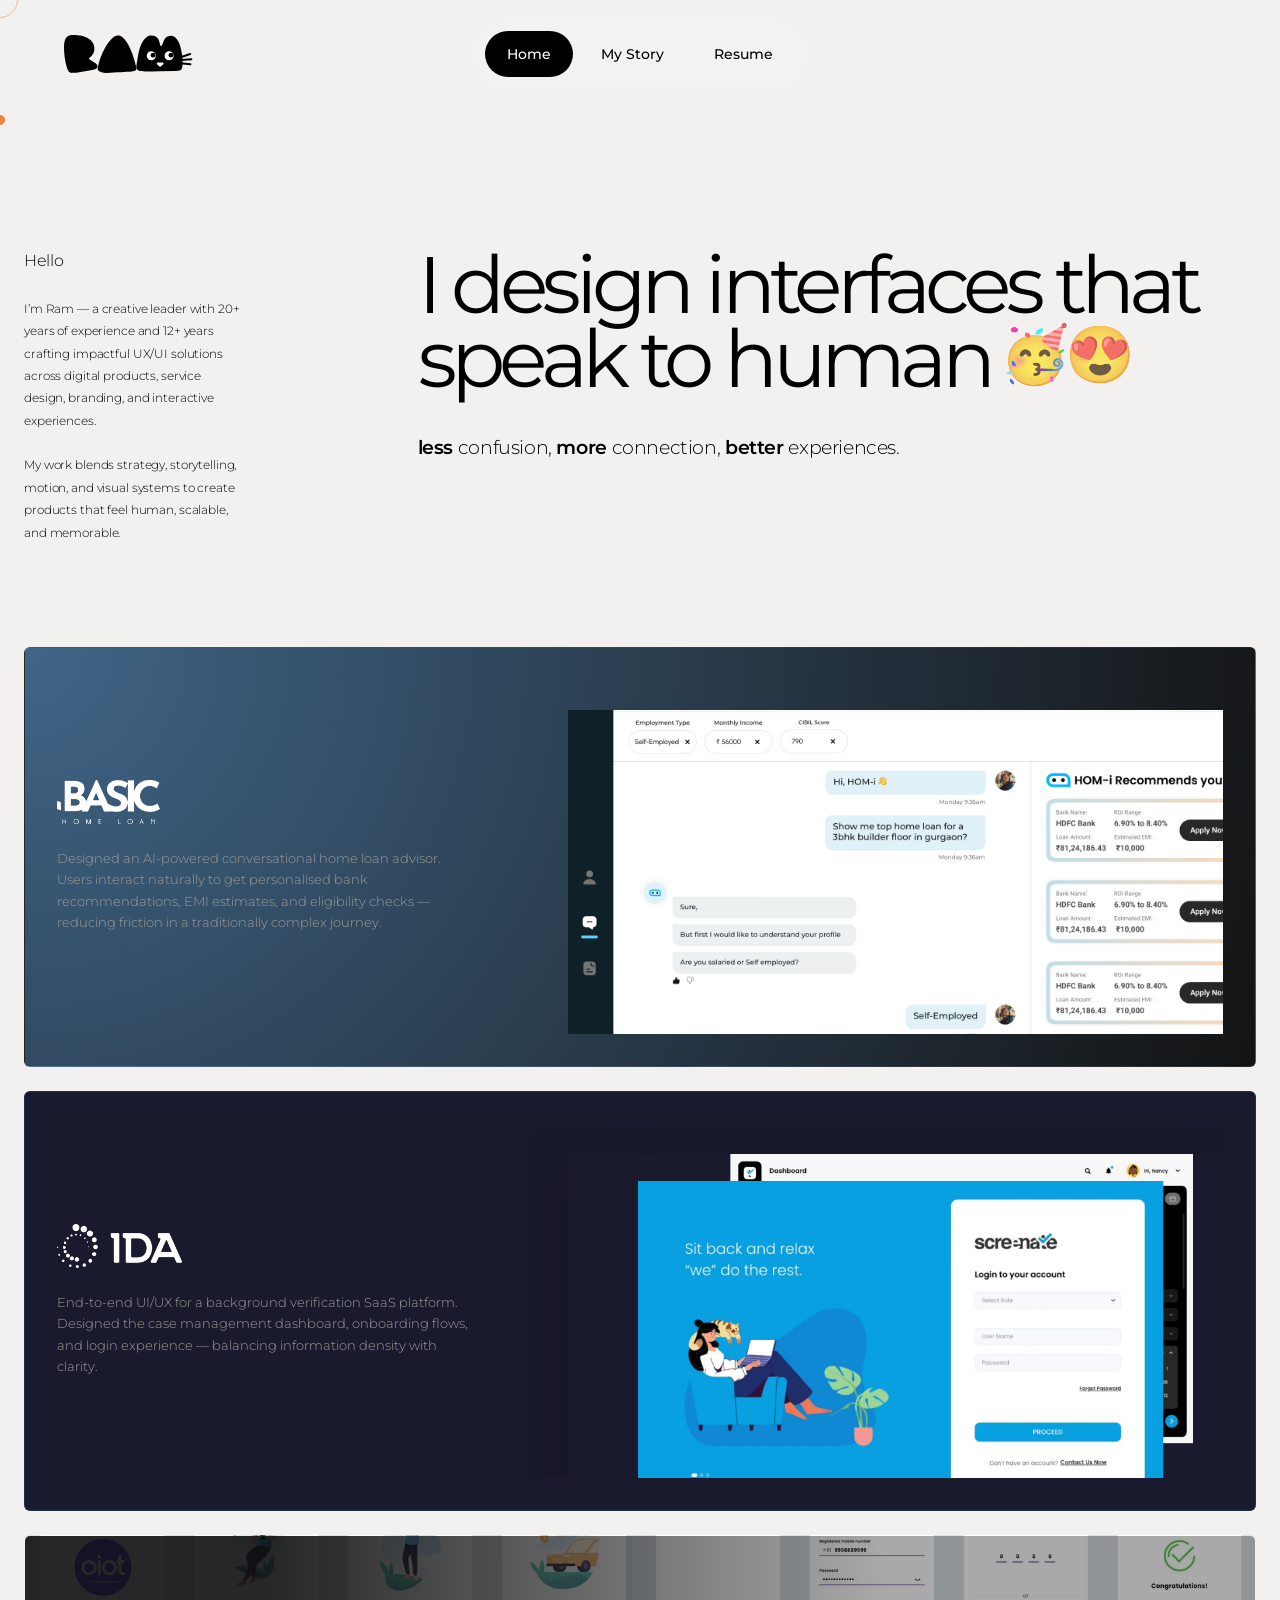
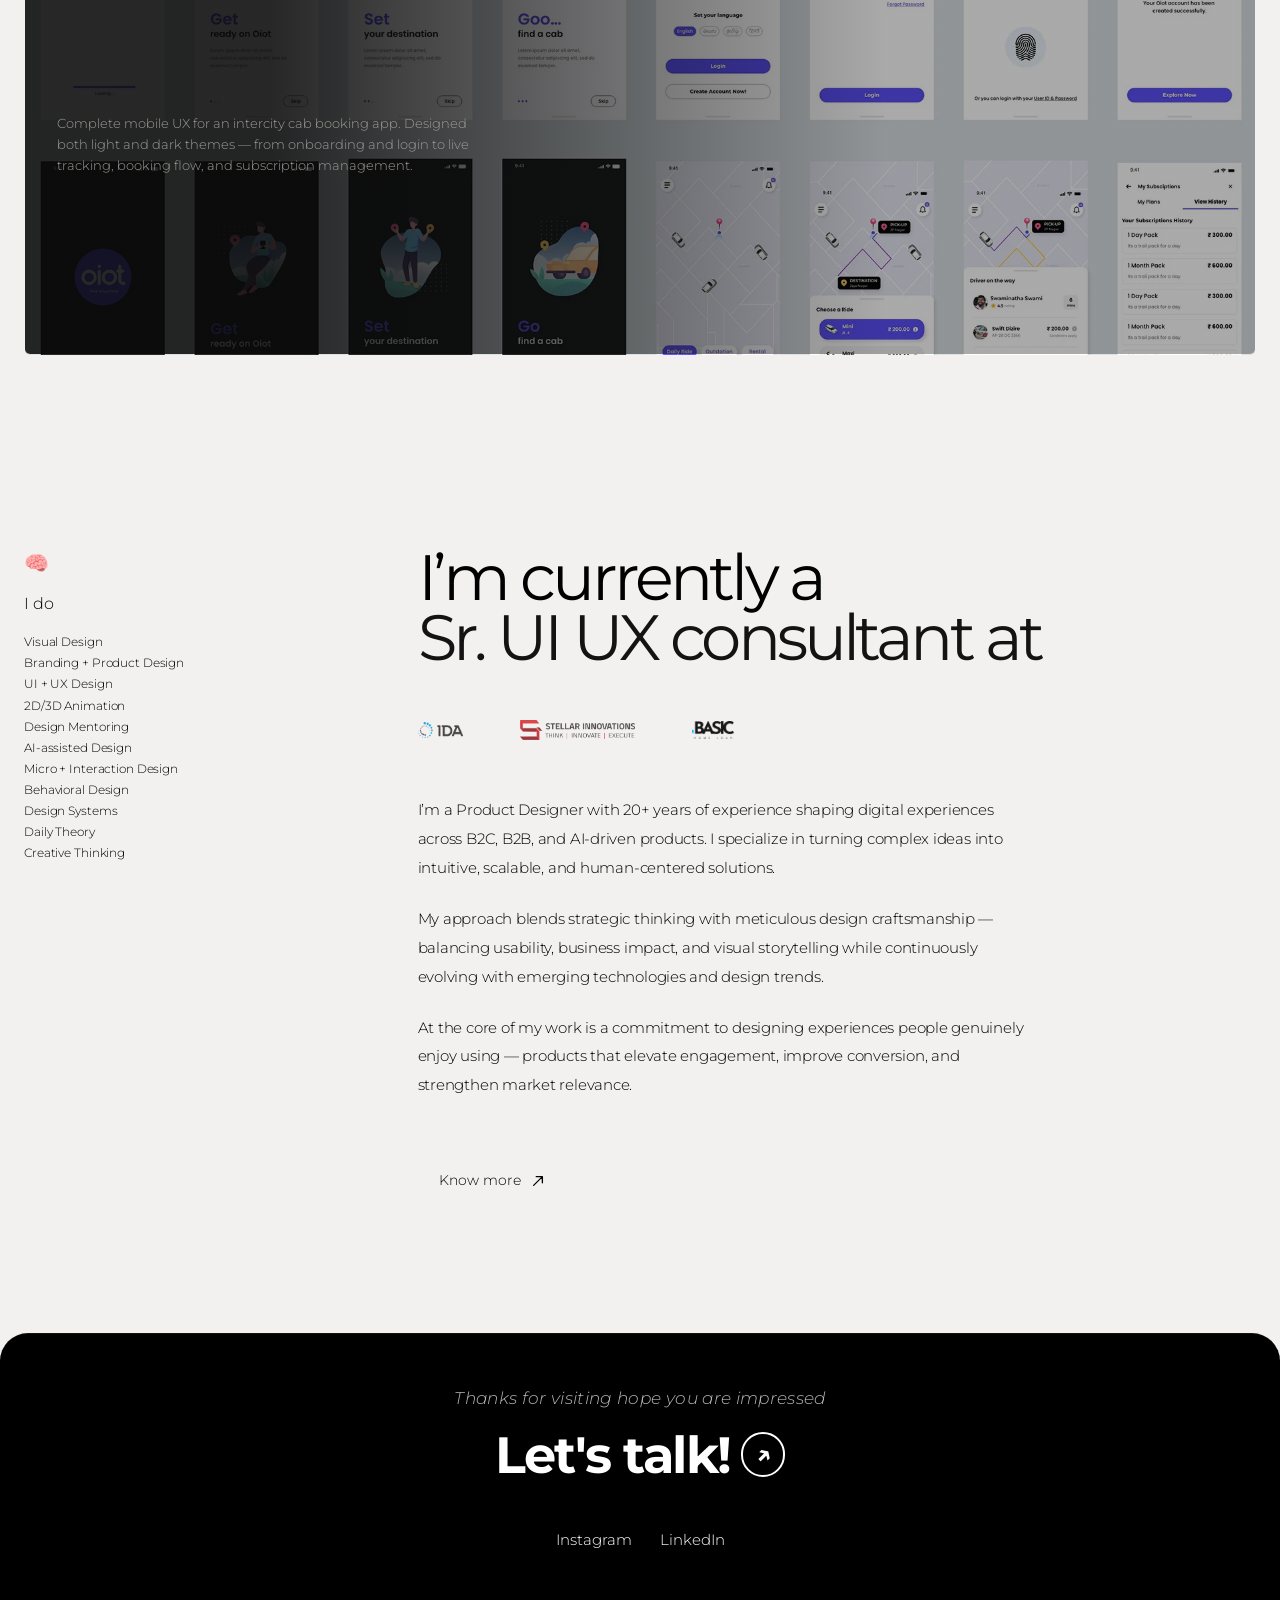
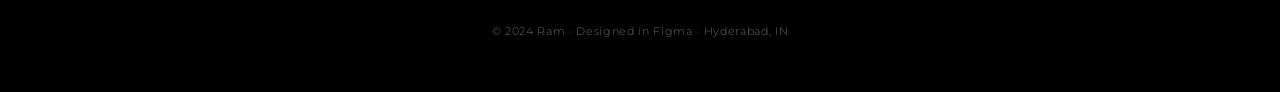
==== index.html @ 71d56663 "file restructure" ====
<!DOCTYPE html>
<html lang="en">
<head>
  <meta charset="UTF-8">
  <meta name="viewport" content="width=device-width, initial-scale=1.0">
  <meta name="description" content="Ram — Senior UI/UX Consultant. I design interfaces that speak to human.">
  <meta name="theme-color" content="#1c1c1c">

  <title>Ram — Sr. UI/UX Designer & Consultant</title>

  <!-- Preconnect for fonts -->
  <link rel="preconnect" href="https://fonts.googleapis.com">
  <link rel="preconnect" href="https://fonts.gstatic.com" crossorigin>

  <!-- Montserrat -->
  <link href="https://fonts.googleapis.com/css2?family=Montserrat:wght@100;200;300;400;500;600;700&display=swap" rel="stylesheet">

  <!-- Favicon -->
  <link rel="icon" href="data:image/svg+xml,<svg xmlns='http://www.w3.org/2000/svg' viewBox='0 0 32 32'><rect width='32' height='32' rx='8' fill='%231c1c1c'/><text y='22' x='6' font-size='18' font-family='serif' fill='%23e8883a'>R</text></svg>">

  <link rel="stylesheet" href="/css/style.css">
</head>

<body>
  <!-- PAGE LOADER -->
  <div class="page-loader">

    <div class="loader-inner">

      <div class="loader-logo">
        <svg width="227" height="39" viewBox="0 0 227 39" fill="none" xmlns="http://www.w3.org/2000/svg">
<path d="M93.9771 1.85626C93.0298 1.33676 91.7921 1.07701 90.2642 1.07701C89.378 1.07701 88.5376 1.18397 87.7431 1.39788C86.9485 1.61179 86.1998 1.9785 85.497 2.498C84.3052 3.32309 83.2662 4.33153 82.38 5.52333C81.4938 6.71513 80.7145 8.02916 80.0422 9.46543C79.4005 10.8711 78.8351 12.3685 78.3462 13.9576C77.8878 15.5161 77.4906 17.1052 77.1544 18.7248C76.8488 20.3138 76.5738 21.8876 76.3293 23.4461C76.0848 24.9741 75.8557 26.4256 75.6417 27.8008C75.5195 28.5953 75.382 29.4357 75.2292 30.3219C75.0764 31.1775 75 32.0026 75 32.7972C75 33.6528 75.2903 34.3709 75.8709 34.9516C76.4515 35.5322 77.1544 35.9906 77.9795 36.3267C78.8046 36.6934 81.187 36.9861 84.0079 36.9861H90.0021L98.8359 36.7622L113.626 36.6335C114.992 36.6335 119.203 35.8989 119.784 35.3183C120.395 34.7071 120.777 33.8209 120.93 32.6596C121.113 31.4678 121.205 29.8635 121.205 27.8466C121.205 26.6854 121.129 25.2185 120.976 23.4461C120.854 21.6737 120.624 19.8096 120.288 17.8538C119.952 15.8675 119.494 13.8812 118.913 11.8949C118.363 9.90853 117.66 8.13612 116.805 6.57761C115.949 4.98855 114.91 3.70507 113.688 2.72719C112.496 1.71875 111.105 1.21452 109.516 1.21452C108.202 1.21452 107.087 1.47428 106.17 1.99378C105.284 2.51328 104.535 3.15502 103.924 3.91899C103.313 4.68296 102.809 5.52333 102.411 6.4401L101.403 8.96121C101.128 9.72518 100.868 10.3669 100.624 10.8864C100.379 11.4059 100.074 11.6657 99.7069 11.6657C99.3402 11.6657 99.0651 11.4059 98.8818 10.8864C98.729 10.3669 98.5609 9.7099 98.3776 8.91537C98.1942 8.12084 97.9497 7.28047 97.6442 6.39426C97.3691 5.47749 96.926 4.62184 96.3148 3.82731C95.7342 3.03278 94.955 2.37576 93.9771 1.85626Z" fill="black"/>
<path d="M142.034 0.84259C141.089 0.31993 139.852 0.056051 138.324 0.0509508C137.438 0.0479927 136.597 0.152143 135.802 0.363401C135.007 0.574661 134.257 0.938866 133.552 1.45602C132.358 2.27713 131.315 3.2821 130.425 4.47093C129.535 5.65976 128.751 6.97119 128.074 8.4052C127.428 9.80876 126.857 11.3043 126.363 12.8917C125.9 14.4486 125.497 16.0364 125.156 17.6549C124.845 19.2429 124.564 20.8157 124.315 22.3734C124.065 23.9005 123.831 25.3513 123.613 26.7258C123.488 27.5199 123.347 28.3598 123.192 29.2455C123.036 30.1006 122.957 30.9254 122.954 31.72C122.951 32.5756 123.239 33.2947 123.818 33.8773C124.397 34.4598 125.098 34.9205 125.922 35.2594C126.746 35.6289 129.127 35.9295 131.948 35.9389L137.942 35.9589L146.777 35.7645L161.568 35.6852C162.933 35.6898 167.147 34.9692 167.73 34.3905C168.343 33.7814 168.728 32.8965 168.884 31.7358C169.072 30.5446 169.169 28.9406 169.176 26.9237C169.179 25.7624 169.108 24.2954 168.961 22.5225C168.845 20.7496 168.622 18.8848 168.292 16.9279C167.963 14.9405 167.511 12.9526 166.937 10.9644C166.393 8.97622 165.696 7.20146 164.846 5.64011C163.996 4.0482 162.961 2.76127 161.742 1.77931C160.553 0.766889 159.165 0.258029 157.576 0.252725C156.262 0.248339 155.145 0.504366 154.227 1.0208C153.339 1.53735 152.588 2.17658 151.974 2.93851C151.361 3.70044 150.854 4.53912 150.453 5.45455L149.436 7.97228C149.159 8.73533 148.897 9.3762 148.651 9.89488C148.405 10.4136 148.098 10.6723 147.731 10.6711C147.365 10.6698 147.091 10.4092 146.909 9.88907C146.758 9.36906 146.592 8.71149 146.411 7.91635C146.231 7.12121 145.989 6.28003 145.686 5.3928C145.414 4.47512 144.974 3.618 144.366 2.82143C143.788 2.02497 143.011 1.36535 142.034 0.84259Z" fill="black"/>
<path d="M71.6378 35.4184C72.1268 34.9906 72.3712 34.4252 72.3712 33.7224C72.3712 33.6918 72.3559 33.6154 72.3254 33.4932C72.3254 33.2487 72.2643 32.882 72.142 32.3931C71.8976 31.1401 71.5156 29.49 70.9961 27.4425C70.4766 25.3951 69.8196 23.1948 69.025 20.8418C68.2305 18.4888 67.2985 16.1204 66.2289 13.7368C65.1899 11.3227 64.0439 9.15301 62.791 7.2278C61.5381 5.27203 60.1782 3.68296 58.7114 2.46061C57.2446 1.23825 55.6861 0.627075 54.0359 0.627075C53.5469 0.627075 53.0427 0.688193 52.5232 0.810429C52.0037 0.902104 51.4537 1.10074 50.873 1.40633C50.323 1.68136 49.7118 2.0939 49.0395 2.64396C48.3672 3.16346 47.6338 3.86632 46.8393 4.75253C45.3724 6.31103 43.9362 8.1904 42.5305 10.3906C41.1553 12.5603 39.8718 14.9286 38.68 17.4956C37.4882 20.032 36.4492 22.7059 35.563 25.5173C34.6768 28.2982 34.0198 31.0943 33.592 33.9057C33.592 34.6697 33.9128 35.3114 34.5546 35.8309C35.2269 36.3504 36.0367 36.7783 36.984 37.1144C37.9313 37.4506 38.9245 37.695 39.9635 37.8478C41.0331 38.0006 41.9498 38.077 42.7138 38.077C51.5949 37.4964 64.3419 36.8429 64.7731 36.8429C69.3569 36.8429 71.1489 35.8157 71.6378 35.4184Z" fill="black"/>
<path d="M29.5199 18.0915C30.1005 17.0219 30.3908 15.6926 30.3908 14.1035C30.3908 12.1783 30.07 10.4976 29.4282 9.06133C28.7865 7.62506 27.9308 6.38742 26.8613 5.34842C25.7917 4.30942 24.5388 3.45377 23.1025 2.78148C21.6663 2.10918 20.1536 1.5744 18.5645 1.17713C17.006 0.749307 15.4017 0.458997 13.7515 0.306203C12.1013 0.153408 10.5123 0.0770111 8.98432 0.0770111C6.93687 0.0770111 5.31725 0.443718 4.12545 1.17713C2.93366 1.91055 2.03217 2.88843 1.42099 4.11079C0.809811 5.33314 0.412545 6.70829 0.229192 8.23624C0.0763973 9.76418 0 11.338 0 12.9576C0 14.4244 0.0916768 16.2121 0.27503 18.3207C0.458384 20.3987 0.718134 22.5225 1.05428 24.6922C1.42099 26.8619 1.86409 28.9399 2.38359 30.9262C2.9031 32.9126 3.49899 34.5475 4.17129 35.8309C4.62967 36.7171 5.24085 37.2825 6.00483 37.5269C6.79936 37.802 8.35669 38.2533 13.7515 37.5269L26.8613 35.4325C30.9233 34.7273 32.0869 34.0585 32.6369 33.4473C33.2175 32.8362 33.5078 32.1027 33.5078 31.2471C33.5078 30.6665 33.2939 30.1164 32.8661 29.5969C32.4383 29.0469 31.9035 28.5273 31.2618 28.0384C30.6506 27.5495 29.9783 27.1064 29.2449 26.7091C28.5115 26.2813 27.8239 25.884 27.1821 25.5173C26.571 25.1506 26.0515 24.8144 25.6236 24.5089C25.1958 24.2033 24.9819 23.9282 24.9819 23.6838C24.9819 23.3171 25.2569 22.9198 25.807 22.492C26.3876 22.0336 27.0141 21.453 27.6864 20.7501C28.3587 20.0473 28.9698 19.161 29.5199 18.0915Z" fill="black"/>
<path d="M189.977 1.85626C189.03 1.33676 187.792 1.07701 186.264 1.07701C185.378 1.07701 184.538 1.18397 183.743 1.39788C182.949 1.61179 182.2 1.9785 181.497 2.498C180.305 3.32309 179.266 4.33153 178.38 5.52333C177.494 6.71513 176.715 8.02916 176.042 9.46543C175.4 10.8711 174.835 12.3685 174.346 13.9576C173.888 15.5161 173.491 17.1052 173.154 18.7248C172.849 20.3138 172.574 21.8876 172.329 23.4461C172.085 24.9741 171.856 26.4256 171.642 27.8008C171.52 28.5953 171.382 29.4357 171.229 30.3219C171.076 31.1775 171 32.0026 171 32.7972C171 33.6528 171.29 34.3709 171.871 34.9516C172.452 35.5322 173.154 35.9906 173.979 36.3267C174.805 36.6934 177.187 36.9861 180.008 36.9861H186.002L194.836 36.7622L209.626 36.6335C210.992 36.6335 215.203 35.8989 215.784 35.3183C216.395 34.7071 216.777 33.8209 216.93 32.6596C217.113 31.4678 217.205 29.8635 217.205 27.8466C217.205 26.6854 217.129 25.2185 216.976 23.4461C216.854 21.6737 216.624 19.8096 216.288 17.8538C215.952 15.8675 215.494 13.8812 214.913 11.8949C214.363 9.90853 213.66 8.13612 212.805 6.57761C211.949 4.98855 210.91 3.70507 209.688 2.72719C208.496 1.71875 207.105 1.21452 205.516 1.21452C204.202 1.21452 203.087 1.47428 202.17 1.99378C201.284 2.51328 200.535 3.15502 199.924 3.91899C199.313 4.68296 198.809 5.52333 198.411 6.4401L197.403 8.96121C197.128 9.72518 196.868 10.3669 196.624 10.8864C196.379 11.4059 196.074 11.6657 195.707 11.6657C195.34 11.6657 195.065 11.4059 194.882 10.8864C194.729 10.3669 194.561 9.7099 194.378 8.91537C194.194 8.12084 193.95 7.28047 193.644 6.39426C193.369 5.47749 192.926 4.62184 192.315 3.82731C191.734 3.03278 190.955 2.37576 189.977 1.85626Z" fill="black"/>
<circle cx="203.756" cy="21.354" r="5.53125" fill="white" stroke="black" stroke-width="2"/>
<circle cx="205.537" cy="20.7603" r="2.375" fill="black"/>
<circle cx="185.944" cy="21.354" r="5.53125" fill="white" stroke="black" stroke-width="2"/>
<circle cx="187.725" cy="20.7603" r="2.375" fill="black"/>
<path d="M195.505 32.0684C195.129 32.3938 194.571 32.3938 194.195 32.0684L191.735 29.9381C191.036 29.332 191.464 28.1822 192.39 28.1822L197.31 28.1822C198.236 28.1822 198.664 29.332 197.964 29.9381L195.505 32.0684Z" fill="white"/>
<path d="M215.193 22.7714L224.833 19.5728" stroke="black" stroke-width="2" stroke-linecap="round"/>
<path d="M215.037 28.8009L224.989 29.8915" stroke="black" stroke-width="2" stroke-linecap="round"/>
<path d="M215.485 25.6146L226.002 24.9038" stroke="black" stroke-width="2" stroke-linecap="round"/>
</svg>

      </div>

      <div class="loader-line"></div>

    </div>

  </div>
  <!-- ── CUSTOM CURSOR ────────────────────────────── -->
  <div class="cursor" aria-hidden="true"></div>
  <div class="cursor-ring" aria-hidden="true"></div>

  <!-- ── NAVIGATION ───────────────────────────────── -->
  <header>
    <div class="site-wrapper">

      <nav class="nav" role="navigation" aria-label="Main navigation">
        <svg class="logo" width="129" height="38" viewBox="0 0 129 38" fill="none" xmlns="http://www.w3.org/2000/svg">
<path d="M91.3147 1.28347C90.3674 0.763969 89.1297 0.504219 87.6018 0.504219C86.7156 0.504219 85.8752 0.611175 85.0807 0.825086C84.2861 1.039 83.5375 1.40571 82.8346 1.92521C81.6428 2.7503 80.6038 3.75874 79.7176 4.95054C78.8314 6.14234 78.0521 7.45637 77.3798 8.89264C76.7381 10.2983 76.1728 11.7957 75.6838 13.3848C75.2254 14.9433 74.8282 16.5324 74.492 18.152C74.1864 19.741 73.9114 21.3148 73.6669 22.8733C73.4225 24.4013 73.1933 25.8528 72.9794 27.228C72.8571 28.0225 72.7196 28.8629 72.5668 29.7491C72.414 30.6047 72.3376 31.4298 72.3376 32.2244C72.3376 33.08 72.6279 33.7981 73.2085 34.3788C73.7892 34.9594 74.492 35.4178 75.3171 35.7539C76.1422 36.1206 78.5246 36.4133 81.3455 36.4133H87.3397L96.1736 36.1894L110.964 36.0607C112.33 36.0607 116.541 35.3261 117.122 34.7455C117.733 34.1343 118.115 33.2481 118.268 32.0868C118.451 30.895 118.543 29.2907 118.543 27.2738C118.543 26.1126 118.466 24.6458 118.313 22.8733C118.191 21.1009 117.962 19.2368 117.626 17.2811C117.29 15.2947 116.831 13.3084 116.251 11.3221C115.701 9.33574 114.998 7.56333 114.142 6.00482C113.287 4.41576 112.248 3.13228 111.025 2.1544C109.833 1.14595 108.443 0.641732 106.854 0.641732C105.54 0.641732 104.424 0.901483 103.508 1.42098C102.621 1.94049 101.873 2.58222 101.262 3.3462C100.65 4.11017 100.146 4.95054 99.749 5.86731L98.7405 8.38842C98.4655 9.15239 98.2057 9.79412 97.9613 10.3136C97.7168 10.8331 97.4112 11.0929 97.0445 11.0929C96.6778 11.0929 96.4028 10.8331 96.2194 10.3136C96.0666 9.79412 95.8985 9.13711 95.7152 8.34258C95.5318 7.54805 95.2874 6.70768 94.9818 5.82147C94.7067 4.9047 94.2636 4.04905 93.6525 3.25452C93.0718 2.45999 92.2926 1.80297 91.3147 1.28347Z" fill="black"/>
<path d="M71.6378 35.3414C72.1268 34.9136 72.3712 34.3482 72.3712 33.6454C72.3712 33.6148 72.356 33.5384 72.3254 33.4162C72.3254 33.1717 72.2643 32.805 72.1421 32.316C71.8976 31.0631 71.5156 29.413 70.9961 27.3655C70.4766 25.3181 69.8196 23.1178 69.0251 20.7648C68.2305 18.4117 67.2985 16.0434 66.2289 13.6598C65.1899 11.2457 64.0439 9.076 62.791 7.15079C61.5381 5.19502 60.1782 3.60595 58.7114 2.3836C57.2446 1.16124 55.6861 0.550064 54.0359 0.550064C53.547 0.550064 53.0427 0.611182 52.5232 0.733418C52.0037 0.825093 51.4537 1.02373 50.8731 1.32931C50.323 1.60434 49.7118 2.01689 49.0395 2.56695C48.3672 3.08645 47.6338 3.78931 46.8393 4.67552C45.3725 6.23402 43.9362 8.11339 42.5305 10.3136C41.1553 12.4833 39.8719 14.8516 38.6801 17.4186C37.4883 19.955 36.4493 22.6289 35.563 25.4403C34.6768 28.2212 34.0198 31.0173 33.592 33.8287C33.592 34.5927 33.9129 35.2344 34.5546 35.7539C35.2269 36.2734 36.0367 36.7013 36.984 37.0374C37.9314 37.3736 38.9245 37.618 39.9635 37.7708C41.0331 37.9236 41.9499 38 42.7138 38C51.5949 37.4194 64.3419 36.7659 64.7731 36.7659C69.357 36.7659 71.1489 35.7386 71.6378 35.3414Z" fill="black"/>
<path d="M29.5199 18.0145C30.1005 16.9449 30.3908 15.6156 30.3908 14.0265C30.3908 12.1013 30.07 10.4206 29.4282 8.98432C28.7865 7.54805 27.9308 6.31041 26.8613 5.27141C25.7917 4.23241 24.5388 3.37676 23.1025 2.70446C21.6663 2.03217 20.1536 1.49739 18.5645 1.10012C17.006 0.672296 15.4017 0.381986 13.7515 0.229192C12.1013 0.0763973 10.5123 0 8.98432 0C6.93687 0 5.31725 0.366707 4.12545 1.10012C2.93366 1.83354 2.03217 2.81142 1.42099 4.03378C0.809811 5.25613 0.412545 6.63128 0.229192 8.15923C0.0763973 9.68717 0 11.261 0 12.8806C0 14.3474 0.0916768 16.1351 0.27503 18.2437C0.458384 20.3217 0.718134 22.4455 1.05428 24.6152C1.42099 26.7849 1.86409 28.8629 2.38359 30.8492C2.9031 32.8355 3.49899 34.4704 4.17129 35.7539C4.62967 36.6401 5.24085 37.2055 6.00483 37.4499C6.79936 37.725 8.35669 38.1763 13.7515 37.4499L26.8613 35.3555C30.9233 34.6503 32.0869 33.9815 32.6369 33.3703C33.2175 32.7591 33.5078 32.0257 33.5078 31.1701C33.5078 30.5895 33.2939 30.0394 32.8661 29.5199C32.4383 28.9698 31.9035 28.4503 31.2618 27.9614C30.6506 27.4725 29.9783 27.0293 29.2449 26.6321C28.5115 26.2043 27.8239 25.807 27.1821 25.4403C26.571 25.0736 26.0515 24.7374 25.6236 24.4318C25.1958 24.1263 24.9819 23.8512 24.9819 23.6068C24.9819 23.24 25.2569 22.8428 25.807 22.415C26.3876 21.9566 27.0141 21.376 27.6864 20.6731C28.3587 19.9702 28.9698 19.084 29.5199 18.0145Z" fill="black"/>
<circle cx="105.094" cy="20.7812" r="5.53125" fill="white" stroke="black" stroke-width="2"/>
<circle cx="106.875" cy="20.1875" r="2.375" fill="black"/>
<circle cx="87.2812" cy="20.7812" r="5.53125" fill="white" stroke="black" stroke-width="2"/>
<circle cx="89.0625" cy="20.1875" r="2.375" fill="black"/>
<path d="M116.531 22.1986L126.171 19" stroke="black" stroke-width="2" stroke-linecap="round"/>
<path d="M116.375 28.2281L126.327 29.3188" stroke="black" stroke-width="2" stroke-linecap="round"/>
<path d="M116.823 25.0418L127.339 24.331" stroke="black" stroke-width="2" stroke-linecap="round"/>
<path d="M96.8422 31.4956C96.4664 31.821 95.9086 31.821 95.5328 31.4956L93.073 29.3653C92.3731 28.7592 92.8018 27.6094 93.7277 27.6094L98.6473 27.6094C99.5732 27.6094 100.002 28.7592 99.302 29.3653L96.8422 31.4956Z" fill="white"/>
</svg>




        <ul class="nav-links" role="list">
          <li><a href="#work" class="active">Home</a></li>
          <li><a href="story.html">My Story</a></li>
          <li><a href="./assets/Boddeplli Ram Kumar - Lead UI UX Designer AI - 2026.pdf" target="_blank">Resume</a></li>
        </ul>

        <button class="menu-toggle" aria-label="Toggle menu" aria-expanded="false">
          <span></span>
          <span></span>
          <span></span>
        </button>

      </nav>

    </div>
  </header>

  <!-- ── MAIN CONTENT ──────────────────────────────── -->
  <main>

    <div class="site-wrapper">

      <div class="main-grid">

        <!-- ═══════════════════════════════════════════
             LEFT COLUMN — Projects & Work
             ═══════════════════════════════════════════ -->
        <div class="col-left" id="work">

          <!-- Hero intro -->
          <section class="hero-intro">

            <!-- LEFT META COLUMN -->
            <div class="hero-left">

              <p class="hero-kicker">Hello</p>

              <div class="hero-about-copy">

                <p>
                  I’m Ram — a creative leader with 20+ years of experience and
                  12+ years crafting impactful UX/UI solutions across digital products,
                  service design, branding, and interactive experiences.
                </p>

                <p>
                  My work blends strategy, storytelling, motion, and visual systems
                  to create products that feel human, scalable, and memorable.
                </p>

                

              </div>

            </div>

            <!-- RIGHT HERO -->
            <div class="hero-right">

              <h1 class="hero-headline reveal reveal-delay-1">
                I design interfaces that <br>

                <span class="line-accent">
                  speak to human
                  <span class="emoji-inline" aria-hidden="true">🥳😍</span>
                </span>
              </h1>

              <p class="hero-subtext">
                <span>less</span> confusion,
                <span>more</span> connection,
                <span>better</span> experiences.
              </p>

            </div>

          </section>
          <br>
          <br>
          <br>

          <!-- Projects Section -->
          <section class="projects-section" aria-label="Projects">

            <br>

     <!-- ───────────────── PROJECT 1 ───────────────── -->


<article class="project-card reveal reveal-delay-1" tabindex="0" aria-label=".BASIC Home Loan project">
<a href="./basic.html" class="project-card-link"></a>
  <div class="project-card-inner">

    <!-- CASE STUDY LINK -->
    <a href="./basic.html" class="project-link" aria-label="View .BASIC project details">

      View case study

      <svg
        viewBox="0 0 16 16"
        fill="none"
        xmlns="http://www.w3.org/2000/svg"
        aria-hidden="true"
      >
        <path
          d="M3 13L13 3M13 3H6M13 3V10"
          stroke="currentColor"
          stroke-width="1.5"
          stroke-linecap="round"
          stroke-linejoin="round"
        />
      </svg>

    </a>

    <!-- LEFT CONTENT -->
    <div class="project-content">

      <div class="project-logo-wrap">

        <img
          src="assets/images/logo-basic.png"
          alt=".BASIC Home Loan logo"
          class="project-logo"
          style="filter:brightness(0) invert(1);"
        >

      </div>

      <p class="project-desc">
        Designed an AI-powered conversational home loan advisor.
        Users interact naturally to get personalised bank recommendations,
        EMI estimates, and eligibility checks — reducing friction
        in a traditionally complex journey.
      </p>

    </div>

    <!-- RIGHT VISUAL -->
    <div class="project-visual">

      <div class="project-image-wrap">

        <img
          src="assets/images/project-basic-chat.png"
          alt="HOM-i Chat interface — AI home loan advisor"
          loading="lazy"
        >

      </div>

    </div>

  </div>

</article>


<!-- ───────────────── PROJECT 2 ───────────────── -->


<article class="project-card ida-card reveal reveal-delay-2" tabindex="0" aria-label="IDA dashboard project">
<a href="./ida.html" class="project-card-link"></a>
  <div class="project-card-inner">

    <!-- CASE STUDY LINK -->
    <a href="./ida.html" class="project-link" aria-label="View IDA project details">

      View case study

      <svg
        viewBox="0 0 16 16"
        fill="none"
        xmlns="http://www.w3.org/2000/svg"
        aria-hidden="true"
      >
        <path
          d="M3 13L13 3M13 3H6M13 3V10"
          stroke="currentColor"
          stroke-width="1.5"
          stroke-linecap="round"
          stroke-linejoin="round"
        />
      </svg>

    </a>

    <!-- LEFT CONTENT -->
    <div class="project-content">

      <div class="project-logo-wrap">

        <img
          src="assets/images/logo-ida.png"
          alt="IDA logo"
          class="project-logo"
          style="filter:brightness(0) invert(1);"
        >

      </div>

      <p class="project-desc">
        End-to-end UI/UX for a background verification SaaS platform.
        Designed the case management dashboard, onboarding flows,
        and login experience — balancing information density with clarity.
      </p>

    </div>

    <!-- RIGHT VISUAL -->
    <div class="project-visual">

      <div class="project-image-wrap">

        <img
          src="./assets/image.png"
          alt="IDA dashboard preview"
          loading="lazy"
        >

      </div>

    </div>

  </div>

</article>


<!-- ───────────────── PROJECT 3 ───────────────── -->


<article class="project-card project-oiot reveal reveal-delay-3" tabindex="0" aria-label="OIOT cab app project">
 <a href="./oiot.html" class="project-card-link"></a>
  <div class="project-card-inner">

    <!-- CASE STUDY LINK -->
    <a href="./oiot.html" class="project-link" aria-label="View OIOT project details">

      View case study

      <svg
        viewBox="0 0 16 16"
        fill="none"
        xmlns="http://www.w3.org/2000/svg"
        aria-hidden="true"
      >
        <path
          d="M3 13L13 3M13 3H6M13 3V10"
          stroke="currentColor"
          stroke-width="1.5"
          stroke-linecap="round"
          stroke-linejoin="round"
        />
      </svg>

    </a>

    <!-- LEFT CONTENT -->
    <div class="project-content">

      <!-- <div class="project-logo-wrap">

        <img
          src="assets/images/logo-oiot.png"
          alt="OIOT logo"
          class="project-logo"
          style="filter:brightness(0) invert(1);"
        >

      </div> -->

      <p class="project-desc">
        Complete mobile UX for an intercity cab booking app.
        Designed both light and dark themes — from onboarding
        and login to live tracking, booking flow,
        and subscription management.
      </p>

    </div>

    <!-- RIGHT VISUAL -->
    

  </div>

</article>

          </section>

          <!-- Currently Working -->
          <section class="currently-section reveal" id="experience" aria-label="Current role">

            <!-- LEFT MINI COLUMN -->
            <aside class="currently-side">

              <div class="currently-icon">🧠</div>

              <p class="currently-side-title">I do</p>

              <ul class="currently-services">
                <li>Visual Design</li>
                <li>Branding + Product Design</li>
                <li>UI + UX Design</li>
                <li>2D/3D Animation</li>
                <li>Design Mentoring</li>
                <li>AI-assisted Design</li>
                <li>Micro + Interaction Design</li>
                <li>Behavioral Design</li>
                <li>Design Systems</li>
                <li>Daily Theory</li>
                <li>Creative Thinking</li>
              </ul>

            </aside>

            <!-- MAIN CONTENT -->
            <div class="currently-main">

              <h2 class="currently-headline">
                I’m currently a <br>
                <span>Sr. UI UX consultant at</span>
              </h2>

              <div class="client-logos" role="list" aria-label="Clients">

                <img
                  src="assets/images/logo-ida.png"
                  alt="IDA"
                  class="client-logo ida-logo"
                  role="listitem"
                >

                <div class="logo-divider"></div>

                <img
                  src="assets/images/logo-stellar-full.png"
                  alt="Stellar Innovations"
                  class="client-logo"
                  role="listitem"
                >

                <div class="logo-divider"></div>

                <img
                  src="assets/images/logo-basic.png"
                  alt=".BASIC Home Loan"
                  class="client-logo basic-logo"
                  role="listitem"
                >

              </div>

              <div class="currently-copy">

                <p>
                  I’m a Product Designer with 20+ years of experience shaping
                  digital experiences across B2C, B2B, and AI-driven products.
                  I specialize in turning complex ideas into intuitive,
                  scalable, and human-centered solutions.
                </p>

                <p>
                  My approach blends strategic thinking with meticulous design
                  craftsmanship — balancing usability, business impact,
                  and visual storytelling while continuously evolving with
                  emerging technologies and design trends.
                </p>

                <p>
                  At the core of my work is a commitment to designing
                  experiences people genuinely enjoy using — products that
                  elevate engagement, improve conversion, and strengthen
                  market relevance.
                </p>

              </div>

              <a href="story.html" class="story-link" aria-label="Know more about Ram">

                Know more

                <svg viewBox="0 0 16 16" fill="none">
                  <path
                    d="M3 13L13 3M13 3H6M13 3V10"
                    stroke="currentColor"
                    stroke-width="1.5"
                    stroke-linecap="round"
                    stroke-linejoin="round"
                  />
                </svg>

              </a>

            </div>

          </section>

        </div>
        <!-- END .col-left -->

        
      </div>
      <!-- END .main-grid -->

    </div>
    <!-- END .site-wrapper -->

  </main>

  <!-- ── FOOTER ────────────────────────────────────── -->
  <footer class="footer" id="contact">

  <div class="site-wrapper">

    <div class="footer-inner">

      <p class="footer-cta">
        Thanks for visiting hope you are impressed
      </p>

      <a
        href="mailto:boddepalli.ramkumar@outlook.com"
        class="footer-cta-btn"
        aria-label="Send Ram an email"
      >

        Let's talk!

        <span class="arrow" aria-hidden="true">↗</span>

      </a>

      <!-- SOCIALS -->

      <div class="footer-socials">

        <a
          href="https://instagram.com/yourusername"
          target="_blank"
          aria-label="Instagram"
        >
          Instagram
        </a>

        <a
          href="https://linkedin.com/in/yourusername"
          target="_blank"
          aria-label="LinkedIn"
        >
          LinkedIn
        </a>

      </div>

      <p class="footer-copy">
        © 2024 Ram · Designed in Figma · Hyderabad, IN
      </p>

    </div>

  </div>

</footer>
  <script src="js/main.js" defer></script>

</body>
</html>
---- css/style.css ----
/* ============================================================
   RAM PORTFOLIO — Production CSS
   Design: Dark editorial portfolio · Sr. UI/UX Designer
   Palette: #F3F0F0 bg · #1e1e1e cards · #e8883a accent orange
   ============================================================

   TABLE OF CONTENTS
   ─────────────────────────────────────────────────────────
   1.  FONT IMPORT
   2.  DESIGN TOKENS (Custom Properties)
   3.  RESET & BASE
   4.  GLOBAL UTILITIES
   5.  ANIMATIONS & KEYFRAMES
   6.  NOISE TEXTURE OVERLAY
   7.  CUSTOM CURSOR
   8.  LAYOUT — Site Shell
   9.  NAVIGATION
   10. HOME PAGE — Hero / Intro
   11. HOME PAGE — Project Cards
       11a. Base card
       11b. IDA card (blue variant)
       11c. Oiot card (image bg variant)
   12. HOME PAGE — Currently Working Section
   13. HOME PAGE — Right Column (About sidebar)
       13a. Hello / bio
       13b. Skills
       13c. Experience list
       13d. Stats row
       13e. Contact / Social
   14. FOOTER
   15. STORY PAGE — Layout shell
   16. STORY PAGE — Side info panels
   17. STORY PAGE — Bio & resume button
   18. STORY PAGE — Education & Experience sections
   19. RESPONSIVE OVERRIDES
       19a. ≤1024px (collapse two-col layout)
       19b. ≤980px  (hero / currently stack)
       19c. ≤900px  (story page stack)
       19d. ≤768px  (mobile nav, grid collapses)
       19e. ≤480px  (small tweaks)
   ============================================================ */



/* ============================================================
   2. DESIGN TOKENS
   ============================================================ */

:root {
  /* Backgrounds */
  --bg:          #F3F0F0;
  --bg-card:     #242424;
  --bg-card-alt: #2a2a2a;
  --surface:     #2e2e2e;

  /* Borders */
  --border:       rgba(255, 255, 255, 0.07);
  --border-hover: rgba(255, 255, 255, 0.14);

  /* Text */
  --text-primary:   #000000;
  --text-secondary: #a09d97;
  --text-muted:     #6a6762;

  /* Accent colours */
  --accent:      #e8883a;
  --accent-soft: rgba(232, 136, 58, 0.12);
  --accent-glow: rgba(232, 136, 58, 0.25);
  --blue-accent: #3a8ce8;

  /* Typography */
  --font-display: 'Montserrat', sans-serif;
  --font-body:    'Montserrat', sans-serif;
  --font-mono:    'Montserrat', sans-serif;

  /* Border radius scale */
  --radius-sm: 6px;
  --radius-md: 12px;
  --radius-lg: 20px;
  --radius-xl: 28px;

  /* Shadows */
  --shadow-card:  0 2px 24px rgba(0, 0, 0, 0.35), 0 1px 4px rgba(0, 0, 0, 0.2);
  --shadow-hover: 0 8px 40px rgba(0, 0, 0, 0.5),  0 2px 8px rgba(0, 0, 0, 0.3);

  /* Motion */
  --transition:      0.3s cubic-bezier(0.4, 0, 0.2, 1);
  --transition-slow: 0.6s cubic-bezier(0.4, 0, 0.2, 1);
}


/* ============================================================
   3. RESET & BASE
   ============================================================ */

*,
*::before,
*::after {
  box-sizing: border-box;
  margin: 0;
  padding: 0;
}

html {
  scroll-behavior: smooth;
  font-size: 16px;
}

body {
  background-color: var(--bg);
  color: var(--text-primary);
  font-family: var(--font-body);
  font-weight: 300;
  line-height: 1.6;
  min-height: 100vh;
  overflow-x: hidden;
  -webkit-font-smoothing: antialiased;
  -moz-osx-font-smoothing: grayscale;
}

img {
  max-width: 100%;
  display: block;
}

a {
  color: inherit;
  text-decoration: none;
}


/* ============================================================
   4. GLOBAL UTILITIES
   ============================================================ */

.text-accent { color: var(--accent); }
.text-muted   { color: var(--text-muted); }

/* Badge chip */
.badge {
  display: inline-flex;
  align-items: center;
  gap: 5px;
  padding: 4px 8px;
  border: 1px solid var(--border);
  border-radius: 4px;
  font-family: var(--font-mono);
  font-size: 10px;
  color: var(--text-muted);
  letter-spacing: 0.08em;
  text-transform: uppercase;
}

.badge-dot {
  width: 5px;
  height: 5px;
  border-radius: 50%;
  background: currentColor;
}

/* Horizontal rule */
hr.divider {
  border: none;
  border-top: 1px solid var(--border);
  margin: clamp(24px, 3vw, 40px) 0;
}

/* Section label / count (used above project list) */
.section-meta {
  display: flex;
  align-items: center;
  justify-content: space-between;
  margin-bottom: clamp(20px, 2.5vw, 32px);
}

.section-label,
.section-count {
  font-family: var(--font-mono);
  font-size: 11px;
  color: var(--text-muted);
  letter-spacing: 0.1em;
  text-transform: uppercase;
}

.section-count { letter-spacing: 0.06em; }


/* ============================================================
   5. ANIMATIONS & KEYFRAMES
   ============================================================ */

/* Scroll-reveal utility */
.reveal {
  opacity: 0;
  transform: translateY(24px);
  transition: opacity 0.7s ease, transform 0.7s ease;
}

.reveal.visible {
  opacity: 1;
  transform: translateY(0);
}

.reveal-delay-1 { transition-delay: 0.1s; }
.reveal-delay-2 { transition-delay: 0.2s; }
.reveal-delay-3 { transition-delay: 0.3s; }
.reveal-delay-4 { transition-delay: 0.4s; }

/* Avatar ring spin */
@keyframes ring-spin {
  to { transform: rotate(360deg); }
}


/* ============================================================
   6. NOISE TEXTURE OVERLAY
   ============================================================ */

body::before {
  content: '';
  position: fixed;
  inset: 0;
  background-image: url("data:image/svg+xml,%3Csvg viewBox='0 0 256 256' xmlns='http://www.w3.org/2000/svg'%3E%3Cfilter id='noise'%3E%3CfeTurbulence type='fractalNoise' baseFrequency='0.9' numOctaves='4' stitchTiles='stitch'/%3E%3C/filter%3E%3Crect width='100%25' height='100%25' filter='url(%23noise)' opacity='1'/%3E%3C/svg%3E");
  opacity: 0.022;
  
  z-index: 0;
  mix-blend-mode: overlay;
  display: none !important;
}


/* ============================================================
   7. CUSTOM CURSOR
   ============================================================ */

.cursor {
  position: fixed;
  z-index: 9999;
  width: 10px;
  height: 10px;
  background: var(--accent);
  border-radius: 50%;
  pointer-events: none;
  transform: translate(-50%, -50%);
  transition: transform 0.1s, width 0.25s, height 0.25s, opacity 0.25s;
  mix-blend-mode: normal;
}

.cursor-ring {
  position: fixed;
  z-index: 9998;
  width: 36px;
  height: 36px;
  border: 1.5px solid rgba(232, 136, 58, 0.5);
  border-radius: 50%;
  pointer-events: none;
  transform: translate(-50%, -50%);
  transition: transform 0.18s ease, width 0.3s, height 0.3s, border-color 0.3s;
}

/* Expand ring on interactive hover */
body:has(a:hover) .cursor-ring,
body:has(button:hover) .cursor-ring {
  width: 56px;
  height: 56px;
  border-color: var(--accent);
}

@media (max-width: 768px) {
  .cursor,
  .cursor-ring { display: none; }
}


/* ============================================================
   8. LAYOUT — Site Shell
   ============================================================ */

.site-wrapper {
  width: 100%;
  max-width: 1440px;
  margin: 0 auto;
  padding-inline: 24px;
  box-sizing: border-box;
}

/* main grid (index.html) */



.col-right::-webkit-scrollbar { display: none; }

/* story.html — right column override */
.story-page .col-right {
  max-width: 720px;
  margin: 0 auto;
}

 /* =========================================
   PAGE LOADER
========================================= */

.page-loader {
  position: fixed;
  inset: 0;

  background: #f5f3ee;

  display: flex;
  align-items: center;
  justify-content: center;

  z-index: 99999;

  transition:
    opacity 0.8s ease,
    visibility 0.8s ease;
}

/* HIDE STATE */

.page-loader.loader-hidden {
  opacity: 0;
  visibility: hidden;
  pointer-events: none;
}

/* =========================================
   INNER
========================================= */

.loader-inner {
  display: flex;
  flex-direction: column;

  align-items: center;
  justify-content: center;

  text-align: center;

  gap: 20px;
}

/* =========================================
   LOGO WRAP
========================================= */

.loader-logo {
  display: flex;
  align-items: center;
  justify-content: center;
}

/* IMPORTANT:
   DO NOT USE .logo HERE
   IT COLLIDES WITH NAVBAR LOGO CSS
*/

.loader-logo svg {
  position: relative !important;
  left: auto !important;
  top: auto !important;
  transform: none !important;

  width: 140px;
  height: auto;

  display: block;

  animation:
    loaderFloat 1.6s ease-in-out infinite alternate;
}

/* =========================================
   ANIMATED LINE
========================================= */

.loader-line {
  width: 180px;
  height: 2px;

  background:
    linear-gradient(
      90deg,
      transparent,
      #111,
      transparent
    );

  background-size: 200% 100%;

  border-radius: 999px;

  animation:
    loaderLineMove 1.4s linear infinite;
}

/* =========================================
   ANIMATIONS
========================================= */

@keyframes loaderFloat {
  from {
    transform: translateY(0px);
    opacity: 0.85;
  }

  to {
    transform: translateY(-6px);
    opacity: 1;
  }
}

@keyframes loaderLineMove {
  from {
    background-position: 200% 0;
  }

  to {
    background-position: -200% 0;
  }
}
/* ============================================================
   9. NAVIGATION
   ============================================================ */

/* =========================================
   FIXED GLASS NAVBAR
========================================= */

/* =========================================
   HEADER
========================================= */

header {
  position: fixed;
  top: 20px;
  left: 0;
  width: 100%;
  background: transparent !important;
  z-index: 1000;
  /* pointer-events: none; */
}

/* =========================================
   NAV LAYOUT
========================================= */

.nav {
  position: relative;

  display: flex;
  align-items: center;
  justify-content: center;
  z-index: 100;
  width: 100%;
}

/* =========================================
   LOGO (TOP LEFT)
========================================= */

.logo {
  position: absolute;
  left: 40px;
  top: 50%;
  transform: translateY(-50%);

  display: flex;
  align-items: center;

  z-index: 1000;
}

.logo img {
  width: 110px;
  height: auto;
  display: block;
}

/* HIDE LOGO ON SCROLL */

header.nav-scrolled .logo {
  opacity: 0;
  transform: translateY(-70%);
  /* pointer-events: none; */
}

/* =========================================
   GLASS PILL
========================================= */

.nav-links {
  display: flex;
  align-items: center;
  gap: 0.35rem;

  list-style: none;

  margin: 0;
  padding: 10px;

  width: fit-content;

  background: rgba(255,255,255,0.08);

  backdrop-filter: blur(18px);
  -webkit-backdrop-filter: blur(18px);

  border: 1px solid rgba(255,255,255,0.12);

  border-radius: 999px;

 

  pointer-events: auto;
}

/* =========================================
   LINKS
========================================= */

.nav-links a {
  display: inline-flex;
  align-items: center;
  justify-content: center;

  padding: 12px 22px;

  border-radius: 999px;

  font-size: 14px;
  font-weight: 500;

  color: black;
  text-decoration: none;

  transition:
    background 0.25s ease,
    color 0.25s ease,
    transform 0.2s ease;
}

.nav-links a::after {
  display: none;
}

/* HOVER */

/* HOVER ONLY NON-ACTIVE LINKS */

.nav-links a:not(.active):hover {
  background: black;
  color: white;

  transform: translateY(-1px);
}

/* ACTIVE */

.nav-links a.active {
  background: black;
  color: white;
}

/* =========================================
   MOBILE TOGGLE
========================================= */

.menu-toggle {
   position: absolute;
  right: 40px;
  top: 50%;
  transform: translateY(-50%);

  display: none;

  z-index: 9999;
}

/* =========================================
   BODY OFFSET
========================================= */

body {
  padding-top: 120px;
}

/* ============================================================
   10. HOME PAGE — Hero / Intro
   ============================================================ */

.hero-intro {
  display: grid;
  grid-template-columns: 240px 1fr;
  gap: clamp(80px, 12vw, 240px);
  align-items: start;
  padding-top: clamp(80px, 10vw, 140px);
}

/* Left meta column */
.hero-left { position: relative; }

.hero-kicker {
  font-size: 1rem;
  margin-bottom: 24px;
  color: var(--text);
  letter-spacing: -0.02em;
}

.hero-about-copy {
  display: flex;
  flex-direction: column;
  gap: 22px;
  max-width: 220px;
}

.hero-about-copy p {
  font-size: 0.78rem;
  line-height: 1.8;
  color: var(--muted);
  letter-spacing: -0.01em;
}

/* Right hero column */
.hero-right { 
  max-width: 900px;
  

}

.hero-headline {
  font-size: clamp(3rem, 8vw, 5rem);
  font-weight: 400;
  line-height: 0.92;
  letter-spacing: -0.07em;
  margin-bottom: 36px;
}

.line-accent {
  display: inline-flex;
  align-items: center;
  gap: 10px;
}

.emoji-inline {
  font-size: 0.7em;
  opacity: 0.75;
  transform: translateY(-4px);
}

.hero-subtext {
  font-size: clamp(1rem, 1.5vw, 1.2rem);
  line-height: 1.7;
  color: var(--muted);
  letter-spacing: -0.02em;
}

.hero-subtext span {
  color: var(--text);
  font-weight: 600;
}


/* ============================================================
   11. HOME PAGE — Project Cards
   ============================================================ */

.projects-section{
  margin-bottom:clamp(40px,5vw,72px);
}

/* ─────────────────────────────────────────
   BASE CARD
───────────────────────────────────────── */

.project-card{
  position:relative;
  overflow:hidden;

  min-height:420px;
  height:420px;

  background:
    radial-gradient(circle at top left,#406587 0%,#131313 100%);

  border:1px solid var(--border);
  border-radius:var(--radius-sm);

  margin-bottom:clamp(16px,2vw,24px);

  cursor:pointer;

  transition:
    border-color var(--transition),
    box-shadow var(--transition),
    transform var(--transition);
}

.project-card:hover{
  border-color:var(--border-hover);
  box-shadow:var(--shadow-hover);

  transform:scale(0.976);
}

/* ─────────────────────────────────────────
   INNER LAYOUT
───────────────────────────────────────── */

.project-card-inner{
  position:relative;

  display:grid;
  grid-template-columns:minmax(320px,420px) 1fr;

  align-items:center;

  gap:clamp(40px,4vw,70px);

  height:100%;

  padding:clamp(24px,2.5vw,32px);
}

/* ─────────────────────────────────────────
   CONTENT
───────────────────────────────────────── */

.project-content{
  display:flex;
  flex-direction:column;
  justify-content:center;

  gap:24px;

  max-width:460px;

  height:100%;
}

/* ─────────────────────────────────────────
   LOGO
───────────────────────────────────────── */

.project-logo-wrap{
  display:flex;
  align-items:center;
}

.project-logo{
  height:44px;
  width:auto;

  object-fit:contain;
}

/* ─────────────────────────────────────────
   DESCRIPTION
───────────────────────────────────────── */

.project-desc{
  font-size:13px;
  font-weight:300;
  line-height:1.65;

  color:var(--text-secondary);
}

/* ─────────────────────────────────────────
   CASE STUDY LINK
───────────────────────────────────────── */

.project-link{
  position:absolute;

  top:24px;
  right:24px;

  z-index:50;

  display:flex;
  align-items:center;
  gap:8px;

  padding:10px 16px;

  background:rgba(0,0,0,.55);

  backdrop-filter:blur(14px);
  -webkit-backdrop-filter:blur(14px);

  border:1px solid rgba(255,255,255,.08);

  border-radius:999px;

  font-size:12px;
  font-weight:500;

  color:white;
  text-decoration:none;

  opacity:0;
  visibility:hidden;

  transform:translateY(12px);

  transition:
    opacity .35s ease,
    transform .35s ease,
    visibility .35s ease,
    background .3s ease,
    gap .3s ease;
}

.project-card:hover .project-link{
  opacity:1;
  visibility:visible;

  transform:translateY(0);
}

.project-link:hover{
  gap:10px;
}

.project-link svg{
  width:14px;
  height:14px;

  transition:transform var(--transition);
}

.project-link:hover svg{
  transform:translate(2px,-2px);
}
.project-card-link{
  position:absolute;
  inset:0;
  z-index:20;
}


/* ─────────────────────────────────────────
   VISUAL AREA
───────────────────────────────────────── */

.project-visual{
  position:relative;

  width:100%;
  height:100%;

  display:flex;
  align-items:center;
  justify-content:center;

  overflow:hidden;
}

/* ─────────────────────────────────────────
   IMAGE WRAP
───────────────────────────────────────── */

.project-image-wrap{
  position:relative;

  width:100%;
  height:100%;

  display:flex;
  align-items:center;
  justify-content:center;

  overflow:hidden;

  top:30px;
  left:40px;

  background:var(--surface);
}

.project-image-wrap img{
  width:100%;
  height:100%;

  object-fit:cover;

  display:block;

  transition:transform var(--transition-slow);
}

.project-card:hover .project-image-wrap img{
  transform:scale(1.02);
}

/* ─────────────────────────────────────────
   IDA CARD
───────────────────────────────────────── */

.project-card.ida-card{
  background:#1a1a2e;
  border-color:rgba(58,140,232,.15);
}

.ida-card .project-card-inner{
  grid-template-columns:minmax(320px,420px) 1fr;
}

.ida-card .project-visual{
  height:100%;
}

.ida-card .project-image-wrap{
  background:transparent;

  box-shadow:
    0 20px 60px rgba(0,0,0,.3);
}

.ida-card .project-image-wrap img{
  object-fit:contain;
  object-position:center;
}

/* ─────────────────────────────────────────
   OIOT CARD
───────────────────────────────────────── */

.project-card.project-oiot{
  background-image:url("/assets/images/project-oiot.png");

  background-size:cover;
  background-position:center;
  background-repeat:no-repeat;
}

.project-card.project-oiot::before{
  content:'';

  position:absolute;
  inset:0;

  z-index:1;

  background:
    linear-gradient(
      to right,
      rgba(10,10,10,.88) 20%,
      rgba(10,10,10,.35) 70%
    );
}

.project-card.project-oiot .project-card-inner{
  position:relative;
  z-index:2;
}

/* .project-card.project-oiot .project-content{
  justify-content:flex-end;

  padding-bottom:24px;
} */

.project-card.project-oiot .project-link{
  z-index:10;
}

/* ─────────────────────────────────────────
   RESPONSIVE
───────────────────────────────────────── */ 

 @media(max-width:980px){

  .project-card{
    height:auto;
    min-height:auto;
  }

  .project-card-inner{
    grid-template-columns:1fr;
    gap:32px;
  }

  .project-visual{
    min-height:320px;
  }

}

@media(max-width:768px){

  .project-card-inner{
    padding:20px;
  }

  .project-link{
    top:20px;
    right:20px;
  }

  .project-visual{
    min-height:260px;
  } 

 }
/* ============================================================
   12. HOME PAGE — Currently Working Section
   ============================================================ */

.currently-section {
  display: grid;
  grid-template-columns: 240px 1fr;
  gap: clamp(40px, 7vw, 120px);
  align-items: start;
  padding: clamp(80px, 10vw, 140px) 0;
  width: 100%;
}

/* Sticky left column */
.currently-side {
  position: sticky;
  top: 100px;
}

.currently-icon {
  font-size: 20px;
  margin-bottom: 12px;
}

.currently-side-title {
  font-size: 1rem;
  margin-bottom: 18px;
  color: var(--text);
}

.currently-services {
  display: flex;
  flex-direction: column;
  gap: 5px;
  list-style: none;
  padding: 0;
  margin: 0;
}

.currently-services li {
  font-size: 0.72rem;
  line-height: 1.4;
  color: var(--muted);
  letter-spacing: -0.01em;
}

/* Main content */
.currently-main {
  max-width: 860px;
  margin-left: 4rem;
}

.currently-headline {
  font-size: clamp(2rem, 7vw, 4rem);
  font-weight: 400;
  line-height: 0.95;
  letter-spacing: -0.06em;
  margin-bottom: 48px;
}

.currently-headline span {
  font-weight: 400;
  opacity: 0.92;
}

/* Client logos row */
.client-logos {
  display: flex;
  align-items: center;
  gap: 28px;
  margin-bottom: 52px;
}

.logo-divider {
  width: 1px;
  height: 28px;
  background: var(--border);
  opacity: 0.5;
}

.client-logo {
  height: 20px;
  width: auto;
  object-fit: contain;
  opacity: 0.9;
}

.ida-logo   { height: 16px; }
.basic-logo { height: 18px; }

/* Body copy block */
.currently-copy {
  display: flex;
  flex-direction: column;
  gap: 22px;
  max-width: 620px;
  margin-bottom: 56px;
}

.currently-copy p {
  font-size: 0.95rem;
  line-height: 1.9;
  color: var(--muted);
  letter-spacing: -0.015em;
}

/* "Know more" pill link — shared with story page */
.story-link {
  display: inline-flex;
  align-items: center;
  gap: 10px;
  padding: 12px 20px;
  border: 1px solid var(--border);
  border-radius: 999px;
  font-size: 0.9rem;
  color: var(--text);
  transition: transform 0.3s ease, background 0.3s ease;
}

.story-link svg { width: 14px; height: 14px; }

.story-link:hover {
  transform: translateY(-2px);
  background: rgba(255, 255, 255, 0.03);
}


/* ============================================================
   13. HOME PAGE — Right Column (About sidebar)
   ============================================================ */

.right-col-content {
  display: flex;
  flex-direction: column;
  gap: clamp(32px, 4vw, 56px);
  padding: 0 0 clamp(40px, 5vw, 80px);
}

/* ── 13a. Hello / bio ── */

.about-hello {
  padding-top: clamp(20px, 2.5vw, 32px);
}

.hello-greeting {
  font-family: var(--font-display);
  font-size: clamp(28px, 3.2vw, 42px);
  font-weight: 700;
  line-height: 1.15;
  letter-spacing: -0.025em;
  color: var(--text-primary);
  margin-bottom: clamp(20px, 2.5vw, 32px);
}

.hello-greeting em {
  font-style: italic;
  color: var(--accent);
}

/* Avatar with decorative ring */
.avatar-wrap {
  position: relative;
  display: inline-block;
  margin-bottom: clamp(24px, 3vw, 36px);
}

.avatar-ring {
  position: absolute;
  inset: -6px;
  border-radius: 50%;
  border: 1.5px solid var(--border);
  background: conic-gradient(from 0deg, var(--accent) 0%, transparent 30%, transparent 70%, var(--accent) 100%);
  opacity: 0.3;
  animation: ring-spin 8s linear infinite;
}

.avatar-img {
  position: relative;
  z-index: 1;
  width: clamp(80px, 9vw, 120px);
  height: clamp(80px, 9vw, 120px);
  border-radius: 50%;
  border: 2px solid var(--border);
  object-fit: cover;
}

.avatar-status {
  position: absolute;
  bottom: 4px;
  right: 4px;
  z-index: 2;
  width: 14px;
  height: 14px;
  background: #4ade80;
  border-radius: 50%;
  border: 2px solid var(--bg);
}

.about-bio {
  font-size: clamp(13px, 1.2vw, 14px);
  font-weight: 300;
  line-height: 1.75;
  color: var(--text-secondary);
  margin-bottom: clamp(20px, 2.5vw, 32px);
}

.about-bio strong {
  font-weight: 500;
  color: var(--text-primary);
}

/* ── 13b. Skills ── */

.skills-section {
  border-top: 1px solid var(--border);
  padding-top: clamp(24px, 3vw, 36px);
}

.skills-title {
  font-family: var(--font-mono);
  font-size: 11px;
  color: var(--text-muted);
  letter-spacing: 0.1em;
  text-transform: uppercase;
  margin-bottom: 20px;
}

.skills-grid {
  display: grid;
  grid-template-columns: 1fr 1fr;
  gap: 10px;
}

.skill-item {
  display: flex;
  align-items: center;
  gap: 10px;
  padding: 12px 14px;
  background: var(--bg-card);
  border: 1px solid var(--border);
  border-radius: var(--radius-sm);
  font-size: 12px;
  font-weight: 400;
  color: var(--text-secondary);
  transition: border-color var(--transition), color var(--transition), background var(--transition);
}

.skill-item:hover {
  border-color: var(--border-hover);
  color: var(--text-primary);
  background: var(--bg-card-alt);
}

.skill-dot {
  flex-shrink: 0;
  width: 6px;
  height: 6px;
  border-radius: 50%;
  background: var(--accent);
  opacity: 0.7;
}

/* ── 13c. Experience list ── */

.experience-section {
  border-top: 1px solid var(--border);
  padding-top: clamp(24px, 3vw, 36px);
}

.exp-title {
  font-family: var(--font-mono);
  font-size: 11px;
  color: var(--text-muted);
  letter-spacing: 0.1em;
  text-transform: uppercase;
  margin-bottom: 20px;
}

.exp-item {
  display: flex;
  gap: 16px;
  padding: 16px 0;
  border-bottom: 1px solid var(--border);
}

.exp-item:last-child { border-bottom: none; }

.exp-logo-wrap {
  flex-shrink: 0;
  display: flex;
  align-items: center;
  justify-content: center;
  width: 40px;
  height: 40px;
  padding: 6px;
  background: var(--surface);
  border: 1px solid var(--border);
  border-radius: var(--radius-sm);
  overflow: hidden;
}

.exp-logo-wrap img {
  width: 100%;
  height: 100%;
  object-fit: contain;
  filter: brightness(0) invert(1);
  opacity: 0.7;
}

.exp-info { flex: 1; }

.exp-role {
  font-size: 14px;
  font-weight: 500;
  letter-spacing: -0.01em;
  color: var(--text-primary);
  margin-bottom: 3px;
}

.exp-company {
  font-size: 12px;
  color: var(--text-secondary);
  margin-bottom: 4px;
}

.exp-period {
  font-family: var(--font-mono);
  font-size: 11px;
  letter-spacing: 0.04em;
  color: var(--text-muted);
}

/* ── 13d. Stats row ── */

.stats-row {
  display: grid;
  grid-template-columns: repeat(3, 1fr);
  gap: 1px;
  overflow: hidden;
  background: var(--border);
  border: 1px solid var(--border);
  border-radius: var(--radius-md);
}

.stat-item {
  background: var(--bg-card);
  padding: clamp(16px, 2vw, 24px);
  text-align: center;
  transition: background var(--transition);
}

.stat-item:hover { background: var(--bg-card-alt); }

.stat-number {
  font-family: var(--font-display);
  font-size: clamp(22px, 2.5vw, 32px);
  font-weight: 700;
  line-height: 1;
  letter-spacing: -0.03em;
  color: var(--text-primary);
  margin-bottom: 6px;
}

.stat-number span { color: var(--accent); }

.stat-label {
  font-family: var(--font-mono);
  font-size: 11px;
  letter-spacing: 0.06em;
  text-transform: uppercase;
  color: var(--text-muted);
}

/* ── 13e. Contact / Social ── */

.contact-section {
  border-top: 1px solid var(--border);
  padding-top: clamp(24px, 3vw, 40px);
}

.contact-title {
  font-family: var(--font-mono);
  font-size: 11px;
  color: var(--text-muted);
  letter-spacing: 0.1em;
  text-transform: uppercase;
  margin-bottom: 12px;
}

.contact-email {
  font-family: var(--font-display);
  font-size: clamp(14px, 1.4vw, 17px);
  font-style: italic;
  color: var(--text-secondary);
  margin-bottom: 20px;
  transition: color var(--transition);
}

.contact-email:hover { color: var(--accent); }

.social-links {
  display: flex;
  flex-wrap: wrap;
  gap: 10px;
}

.social-link {
  display: inline-flex;
  align-items: center;
  gap: 7px;
  padding: 9px 16px;
  background: var(--bg-card);
  border: 1px solid var(--border);
  border-radius: 100px;
  font-size: 12px;
  font-weight: 400;
  color: var(--text-secondary);
  letter-spacing: 0.02em;
  transition: all var(--transition);
}

.social-link:hover {
  border-color: var(--border-hover);
  color: var(--text-primary);
  background: var(--bg-card-alt);
  transform: translateY(-1px);
}

.social-link svg {
  width: 14px;
  height: 14px;
  opacity: 0.6;
}


/* ============================================================
   14. FOOTER
   ============================================================ */

.footer {
  width: 100%;
  background: black;
  border-top: 1px solid var(--border);
  padding: clamp(32px, 4vw, 56px) 0;
  text-align: center;
  border-top-left-radius: 28px;
  border-top-right-radius: 28px;
}

.footer-inner {
  display: flex;
  flex-direction: column;
  align-items: center;
  gap: 16px;
}

.footer-cta {
  font-family: var(--font-display);
  font-size: clamp(14px, 1.4vw, 17px);
  font-style: italic;
  letter-spacing: 0.02em;
  color: rgba(255,255,255,0.7);
}

.footer-cta-btn {
  display: inline-flex;
  align-items: center;
  gap: 10px;
  font-family: var(--font-display);
  font-size: clamp(28px, 4vw, 52px);
  font-weight: 700;
  
  line-height: 1;
  letter-spacing: -0.03em;
  color: #fff;
  cursor: pointer;
  transition: color var(--transition);
}

.footer-cta-btn:hover { color: var(--accent); }

.footer-cta-btn .arrow {
  display: flex;
  align-items: center;
  justify-content: center;
  width: clamp(32px, 3.5vw, 52px);
  height: clamp(32px, 3.5vw, 52px);
  border: 2px solid currentColor;
  border-radius: 50%;
  font-size: 0.5em;
  font-style: normal;
  transition: background var(--transition), color var(--transition), transform var(--transition);
}

.footer-cta-btn:hover .arrow {
  background: var(--accent);
  border-color: var(--accent);
  color: var(--bg);
  transform: rotate(45deg);
}

.footer-copy {
  font-family: var(--font-mono);
  font-size: 11px;
  letter-spacing: 0.06em;
  color: var(--text-muted);
  margin-top: 32px;
}
.footer-socials {
  display: flex;
  gap: 24px;
  margin-top: 32px;
  margin-bottom: 24px;

  justify-content: center;
  align-items: center;

  line-height: 1;
}

.footer-socials a {
  font-size: 0.95rem;
  text-decoration: none;
  color: #fff;

  display: inline-flex;
  align-items: center;
  justify-content: center;

  position: relative;
  line-height: 1;
  padding: 4px 2px;

  transition: opacity .3s ease;
}

.footer-socials a::after {
  content: "";
  position: absolute;
  left: 0;
  bottom: 0px;

  width: 0%;
  height: 1px;
  background: var(--accent); /* use same color or accent, not #1e1e1e */

  transition: width .35s ease;
}

.footer-socials a:hover{
  opacity:.7;
}

.footer-socials a:hover::after{
  width:100%;
}

/* ============================================================
   15. STORY PAGE — Layout shell
   ============================================================ */
/* ==========================================================
   LAYOUT
   ========================================================== */

.story-hero{
  width:min(1400px,92%);
  margin:0 auto;

  display:grid;

  grid-template-columns:220px 1fr;

  column-gap:130px;

  padding-top:40px;
}


/* ==========================================================
   LEFT SIDEBAR
   ========================================================== */

.story-left-column{
  display:flex;
  flex-direction:column;

  justify-content:space-between;

  min-height:100vh;

  padding-top:320px;
}


.story-side-block{
  max-width:180px;
}


.story-side-block h3{
  font-size:1.3rem;

  font-weight:500;

  color:#8d8d8d;

  margin:0 0 24px;
}


.story-side-block ul{
  list-style:none;

  padding:0;
  margin:0;
}


.story-side-block li{
  font-size:1rem;

  line-height:1.7;

  color:#2b2b2b;

  margin-bottom:2px;
}


.story-emoji{
  display:none;
}


/* ==========================================================
   RIGHT CONTENT
   ========================================================== */

.story-right-column{
  width:100%;
}


/* ==========================================================
   HERO HEADING
   ========================================================== */

.story-intro{
  max-width:980px;

  margin-top:80px;
}


.story-heading{
    letter-spacing: -.03em;
    margin-top: 0;
    margin-bottom: 0;
    font-size: 4em;
    font-weight: 300;
    line-height: 1.1;
}


.story-heading span{
  display:inline-block;

  padding:.05em .45em;

  border:1.5px solid #111;

  border-radius:999px;

  margin-left:10px;

  white-space:nowrap;
}


/* ==========================================================
   IMAGE
   ========================================================== */

.story-image-wrap{
  margin-top:120px;
}


.story-avatar{
  width: min(720px, 100%);
  aspect-ratio: 1 / 1;

  object-fit: cover;

  border-radius: 50%;

  display: block;
}

/* ==========================================================
   BIO
   ========================================================== */

.story-bio{
  max-width:760px;

  margin-top:60px;
}


.story-bio p{
  font-size:1.05rem;

  line-height:1.9;

  color:#3f3f3f;

  margin-bottom:28px;
}


/* ==========================================================
   RESUME BUTTON
   ========================================================== */

.story-resume-btn{
  display:inline-flex;

  align-items:center;

  justify-content:center;

  padding:14px 26px;

  border:1px solid #111;

  border-radius:999px;

  color:#111;

  text-decoration:none;

  margin-top:18px;

  transition:.3s ease;
}


.story-resume-btn:hover{
  background:#111;
  color:#fff;
}


/* ==========================================================
   SECTION LAYOUT
   ========================================================== */

.story-education,
.story-experience{
  width:min(1400px,92%);

  margin:180px auto 0;

  display:grid;

  grid-template-columns:220px 1fr;

  column-gap:90px;
}


.story-section-left h2{
  font-size:2rem;

  line-height:1;

  font-weight:400;

  letter-spacing:-0.05em;

  color:#111;

  margin:0;

  
}


/* ==========================================================
   ROWS
   ========================================================== */

.edu-item,
.exp-row{
  display:flex;

  justify-content:space-between;

  align-items:flex-start;

  gap:40px;

  padding:1.5em 0;

  border-bottom:1px solid rgba(0,0,0,.08);

  
}


.edu-item h3,
.exp-row h3{
  font-size:1.5rem;

  line-height:1.05;

  letter-spacing:-0.05em;

  font-weight:400;

  color:#111;

  margin:0 0 10px;
}


.edu-item span,
.exp-row span{
  font-size:.9rem;

  color:#8d8d8d;

  white-space:nowrap;
}


.exp-row p{
  font-size:.95rem;

  color:#666;

  margin:6px 0 0;
}


/* ==========================================================
   REVEAL
   ========================================================== */

.reveal{
  opacity:0;

  transform:translateY(24px);

  transition:
    opacity .7s cubic-bezier(.2,.8,.2,1),
    transform .7s cubic-bezier(.2,.8,.2,1);
}


.reveal.active{
  opacity:1;

  transform:translateY(0);
}


.reveal-delay-1{
  transition-delay:.08s;
}

.reveal-delay-2{
  transition-delay:.16s;
}


/* ==========================================================
   RESPONSIVE
   ========================================================== */

@media (max-width: 1100px){

  .story-hero,
  .story-education,
  .story-experience{
    grid-template-columns:1fr;
  }

  .story-left-column{
    min-height:auto;

    flex-direction:row;

    flex-wrap:wrap;

    gap:40px;

    padding-top:40px;
  }

  .story-intro{
    margin-top:20px;
  }

  .story-heading{
    font-size:4rem;
  }

  .story-avatar{
    height:auto;
  }

}


@media (max-width: 768px){

  .story-heading{
    font-size:3rem;

    line-height:1;
  }

  .story-heading span{
    display:block;

    width:max-content;

    margin-top:16px;
    margin-left:0;
  }

  .story-image-wrap{
    margin-top:60px;
  }

  .edu-item,
  .exp-row{
    flex-direction:column;

    gap:14px;
  }

}

/* ============================================================
   19. RESPONSIVE OVERRIDES
   ============================================================ */

/* ── 19a. ≤1024px — collapse two-col main grid ── */

@media (max-width: 1024px) {
  .main-grid { grid-template-columns: 1fr; }

  .col-left {
    border-right: none;
    border-bottom: 1px solid var(--border);
    padding-right: 0;
    padding-bottom: clamp(40px, 5vw, 72px);
    margin-bottom: clamp(40px, 5vw, 72px);
  }

  .col-right {
    padding-left: 0;
    position: static;
    height: auto;
    overflow: visible;
  }
}

/* ── 19b. ≤980px — hero & currently-section stack ── */

@media (max-width: 980px) {
  .hero-intro {
    grid-template-columns: 1fr;
    gap: 60px;
  }

  .hero-about-copy { max-width: 100%; }
  .hero-headline   { line-height: 1; }

  .currently-section {
    grid-template-columns: 1fr;
    gap: 60px;
  }

  .currently-side {
    position: relative;
    top: unset;
  }

  .currently-headline { line-height: 1; }

  .client-logos {
    flex-wrap: wrap;
    gap: 20px;
  }
}

/* ── 19c. ≤900px — story page stacks ── */

@media (max-width: 900px) {
  .story-hero,
  .story-text-grid,
  .story-education,
  .story-experience {
    grid-template-columns: 1fr;
    gap: 40px;
  }

  .story-heading { font-size: 52px; }

  .edu-item,
  .exp-row { flex-direction: column; }

  .edu-item h3,
  .exp-row h3 { font-size: 28px; }
}

/* ── 19d. ≤768px — mobile nav, misc collapses ── */

@media (max-width: 768px) {



  /* =========================
     NAVBAR BECOMES FIXED ONLY ON MOBILE
  ========================= */

  .nav {
    position: fixed;
    top: 0;
    left: 0;

    width: 100%;
    height: 64px;

    display: flex;
    align-items: center;
    justify-content: center;

    z-index: 1000;

    background: rgba(255,255,255,0.9);
    backdrop-filter: blur(12px);
    -webkit-backdrop-filter: blur(12px);
  }

  /* =========================
     LOGO (LEFT ANCHOR)
  ========================= */

  .logo {
     position: absolute;
  left: 16px;
  top: 50%;
  transform: translateY(-50%);
  width:80px;
  }

  /* =========================
     HAMBURGER (RIGHT ANCHOR)
  ========================= */

  .menu-toggle {
    position: absolute;
    
  

    display: flex;
    flex-direction: column;
    gap: 5px;

    background: transparent;
    border: none;
    cursor: pointer;

    z-index: 99999;
    
  right: 16px;
  top: 50%;
  transform: translateY(-50%);
  }
.menu-toggle span {
  width: 24px;
  height: 2px;
  display: block; /* IMPORTANT */
  background: #111
}


  /* =========================
     DROPDOWN MENU
  ========================= */

  .nav-links {
    position: fixed;
    top: 64px;
    left: 16px;
    right: 16px;

    display: none;
    flex-direction: column;

    padding: 16px;

    background: rgba(255,255,255,0.95);
    backdrop-filter: blur(12px);

    border-radius: 20px;

    box-shadow: 0 10px 30px rgba(0,0,0,0.08);

    z-index: 999;
  }

  .nav-links.active {
    display: flex !important;
  }


  .nav-links a {
    width: 100%;
  }

  .stats-row { grid-template-columns: 1fr 1fr; }

  .stats-row .stat-item:last-child { grid-column: span 2; }

  .skills-grid          { grid-template-columns: 1fr; }
  

  /* =========================
     PROJECT CARD RESET (MOBILE)
  ========================= */
  .project-card {
    display: block;
    position: relative;

    padding: 20px;
    margin-bottom: 18px;

    border-radius: 14px;
    overflow: hidden;
  }

  /* kill layout complexity */
  .project-card-inner {
    display: block;
  }

  /* =========================
     REMOVE VISUAL SECTION
  ========================= */
  .project-visual {
    display: none !important;
  }

  /* =========================
     CONTENT ONLY LAYOUT
  ========================= */
  .project-content {
    width: 100%;
  }

  .project-logo-wrap {
    margin-bottom: 10px;
  }

  .project-logo {
    max-width: 110px;
    height: auto;
  }

  .project-desc {
    font-size: 14px;
    line-height: 1.6;
    opacity: 0.9;
  }

  /* =========================
     LINK BEHAVIOR FIX
  ========================= */
  .project-card-link {
    position: absolute;
    inset: 0;
    z-index: 1;
  }

  .project-link {
    position: relative;
    z-index: 2;
    display: inline-flex;
    align-items: center;
    gap: 6px;

    font-size: 13px;
    margin-top: 12px;
  }

  /* =========================
     CLEAN SPACING
  ========================= */
  .project-card + .project-card {
    margin-top: 16px;
  }

  /* ---------------------------
     STORY HERO LAYOUT FIX
  ---------------------------- */
  .story-hero {
    display: flex;
    flex-direction: column;
    gap: 40px;
    padding-top: 100px;
  }

  .story-left-column,
  .story-right-column {
    width: 100%;
  }

  /* SIDE BLOCKS STACK */
  .story-side-info,
  .story-tools {
    margin-bottom: 24px;
  }

  .story-side-block ul {
    display: flex;
    flex-wrap: wrap;
    gap: 8px 12px;
  }

  .story-side-block ul li {
    font-size: 12px;
    opacity: 0.85;
  }

  /* ---------------------------
     INTRO TEXT
  ---------------------------- */
  .story-heading {
    font-size: 28px;
    line-height: 1.2;
  }

  .story-heading span {
    font-size: 16px;
  }

  /* ---------------------------
     IMAGE FIX
  ---------------------------- */
  .story-image-wrap {
    width: 100%;
    display: flex;
    justify-content: center;
  }

  .story-avatar {
    width: 100%;
    max-width: 320px;
    height: auto;
    object-fit: cover;
  }

  /* ---------------------------
     BIO TEXT
  ---------------------------- */
  .story-bio p {
    font-size: 14px;
    line-height: 1.6;
  }

  .story-resume-btn {
    display: inline-block;
    margin-top: 20px;
  }

  /* ---------------------------
     EDUCATION + EXPERIENCE
  ---------------------------- */
  .story-education,
  .story-experience {
    display: flex;
    flex-direction: column;
    gap: 20px;
  }

  .story-section-left {
    margin-bottom: 10px;
  }

  .edu-item h3,
  .exp-row h3 {
    font-size: 16px;
  }

  .exp-row {
    display: flex;
    flex-direction: column;
    gap: 6px;
    padding: 12px 0;
  }

  /* ---------------------------
     FOOTER FIX (YOUR BIG ISSUE)
  ---------------------------- */
  .footer-inner {
    text-align: center;
    
  }

  .footer-socials {
    display: flex;
    justify-content: center;
    gap: 20px;
    flex-wrap: wrap;
  }

  .footer-cta-btn {
    margin-top: 20px;
  }

  /* REMOVE RANDOM RIGHT SPACE ISSUES */
  html, body {
    max-width: 100%;
    overflow-x: hidden;
  }
}



/* ── 19e. ≤480px — small gap tweaks ── */

@media (max-width: 480px) {
  .social-links { gap: 8px; }
  .client-logos { gap: 12px; }
}
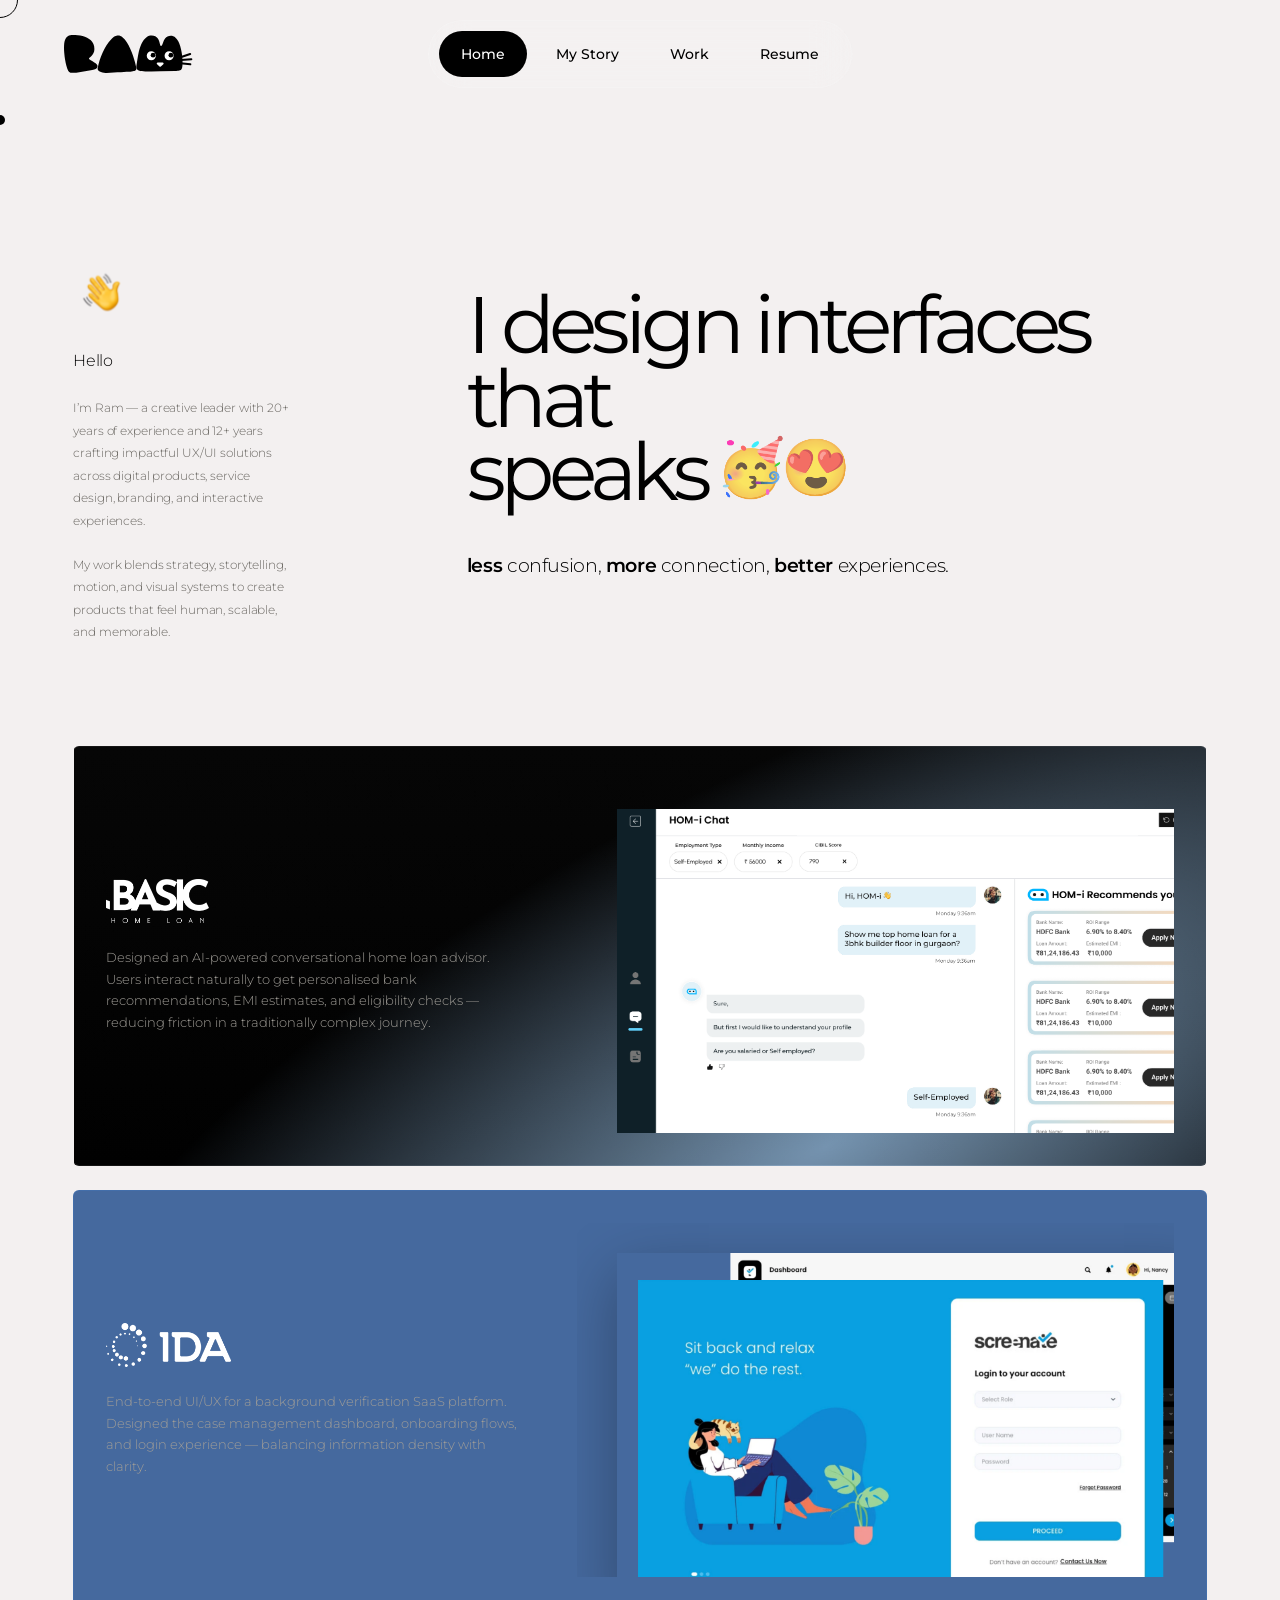
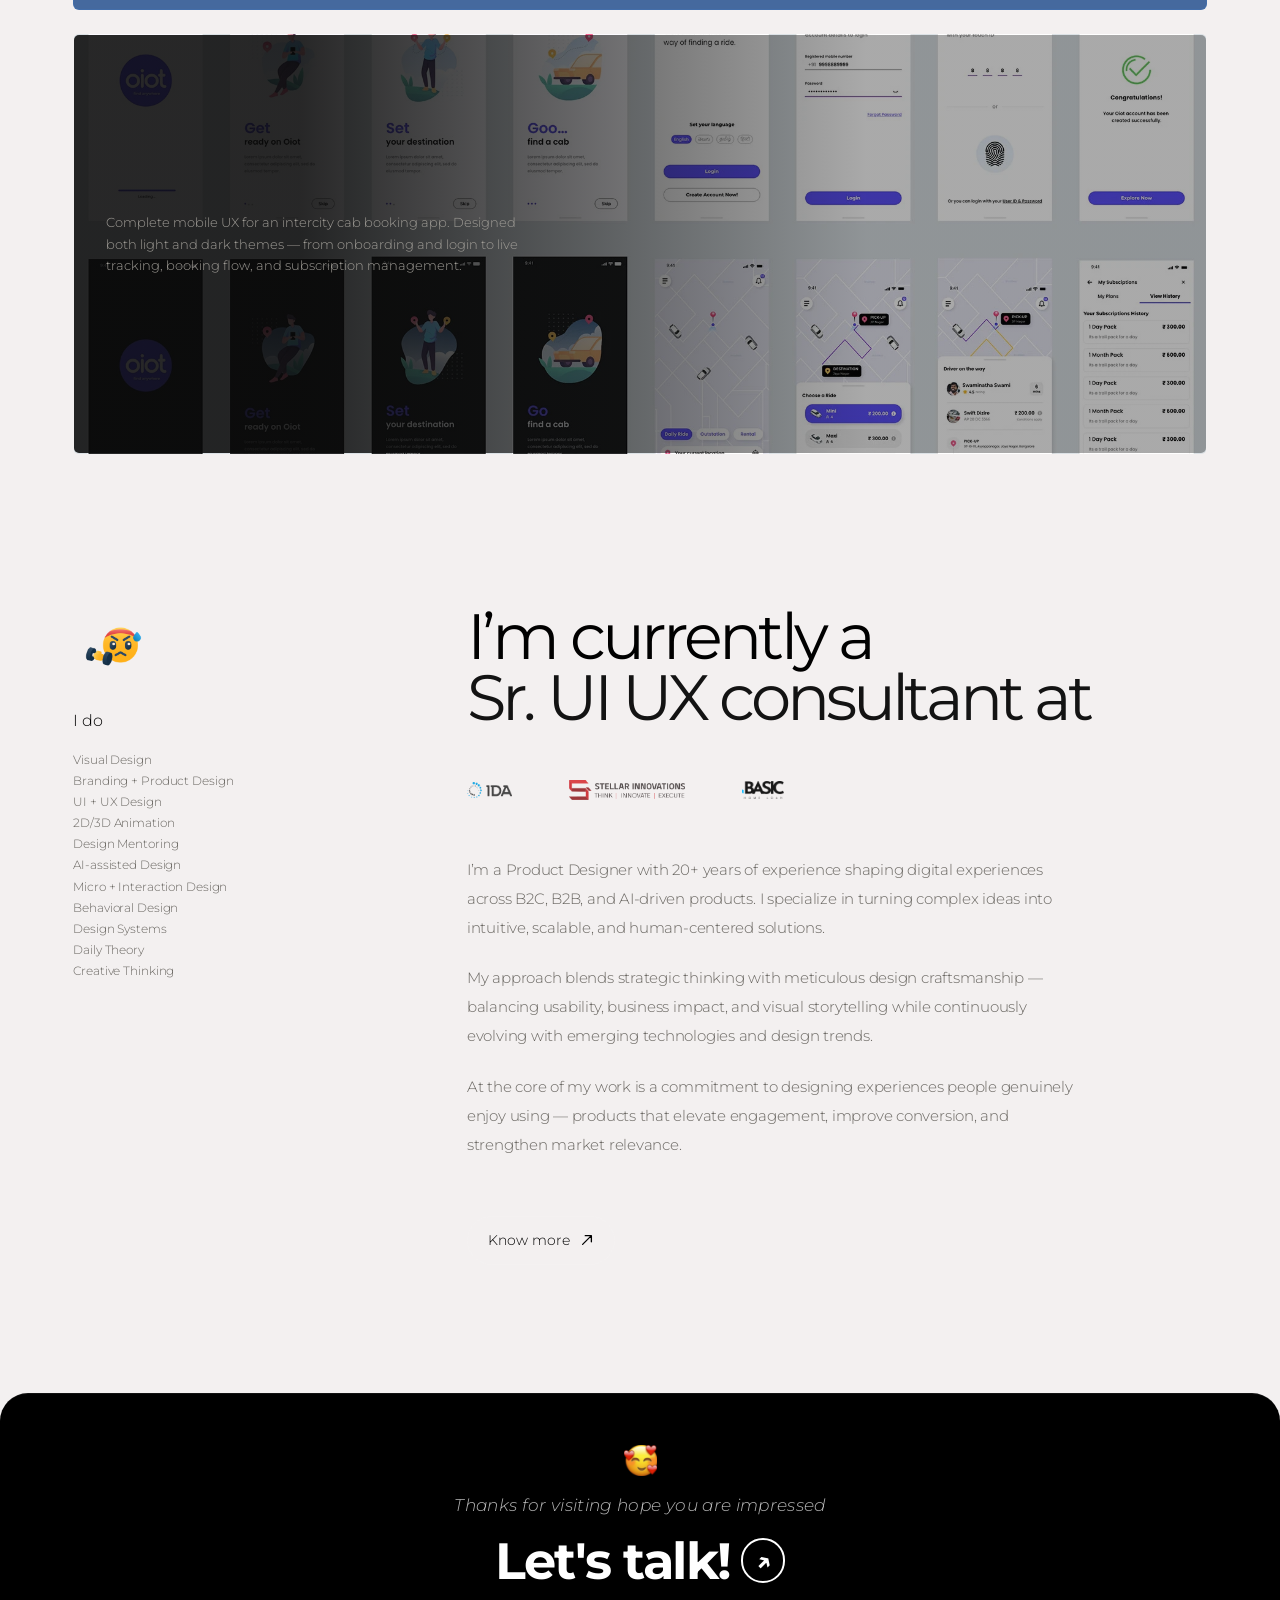
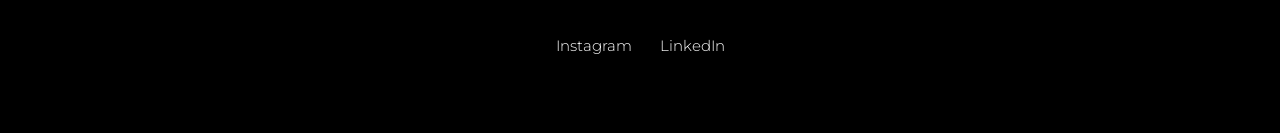
==== commit f810fe86: "multiple changes to the ui" ====
--- a/index.html
+++ b/index.html
@@ -18,7 +18,7 @@
   <!-- Favicon -->
   <link rel="icon" href="data:image/svg+xml,<svg xmlns='http://www.w3.org/2000/svg' viewBox='0 0 32 32'><rect width='32' height='32' rx='8' fill='%231c1c1c'/><text y='22' x='6' font-size='18' font-family='serif' fill='%23e8883a'>R</text></svg>">
 
-  <link rel="stylesheet" href="/css/style.css">
+  <link rel="stylesheet" href="./css/style.css">
 </head>
 
 <body>
@@ -80,13 +80,16 @@
         <ul class="nav-links" role="list">
           <li><a href="#work" class="active">Home</a></li>
           <li><a href="story.html">My Story</a></li>
+           <li><a href="https://www.behance.net/boddepallif33a" target="_blank">Work</a></li>
           <li><a href="./assets/Boddeplli Ram Kumar - Lead UI UX Designer AI - 2026.pdf" target="_blank">Resume</a></li>
+         
         </ul>
 
         <button class="menu-toggle" aria-label="Toggle menu" aria-expanded="false">
           <span></span>
           <span></span>
           <span></span>
+          <span></span>
         </button>
 
       </nav>
@@ -111,6 +114,15 @@
 
             <!-- LEFT META COLUMN -->
             <div class="hero-left">
+              <svg width="60" height="92" viewBox="0 0 63 95" fill="none" xmlns="http://www.w3.org/2000/svg" xmlns:xlink="http://www.w3.org/1999/xlink">
+<rect width="60" height="92" fill="url(#pattern0_44_204)"/>
+<defs>
+<pattern id="pattern0_44_204" patternContentUnits="objectBoundingBox" width="1" height="1">
+<use xlink:href="#image0_44_204" transform="matrix(0.00100529 0 0 0.000666667 -0.0026455 0)"/>
+</pattern>
+<image id="image0_44_204" width="1000" height="1500" preserveAspectRatio="none" xlink:href="[data-uri]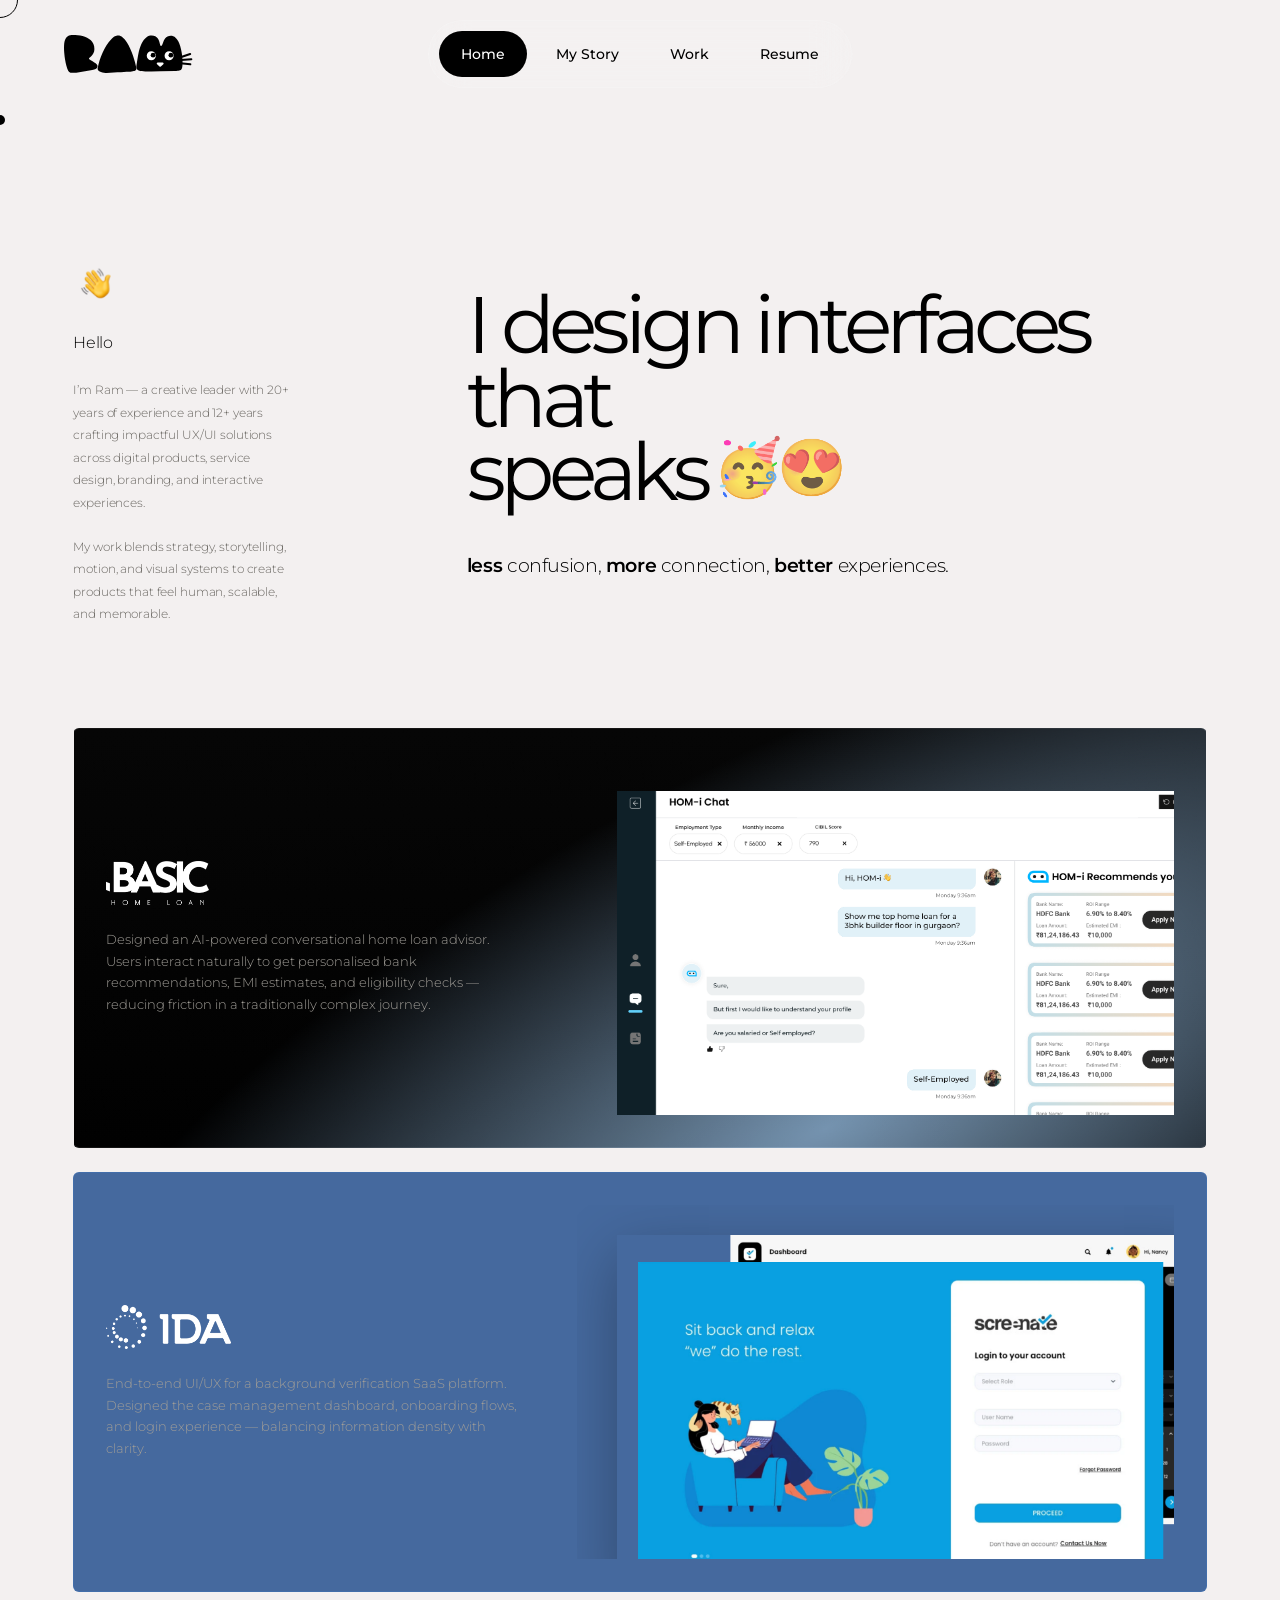
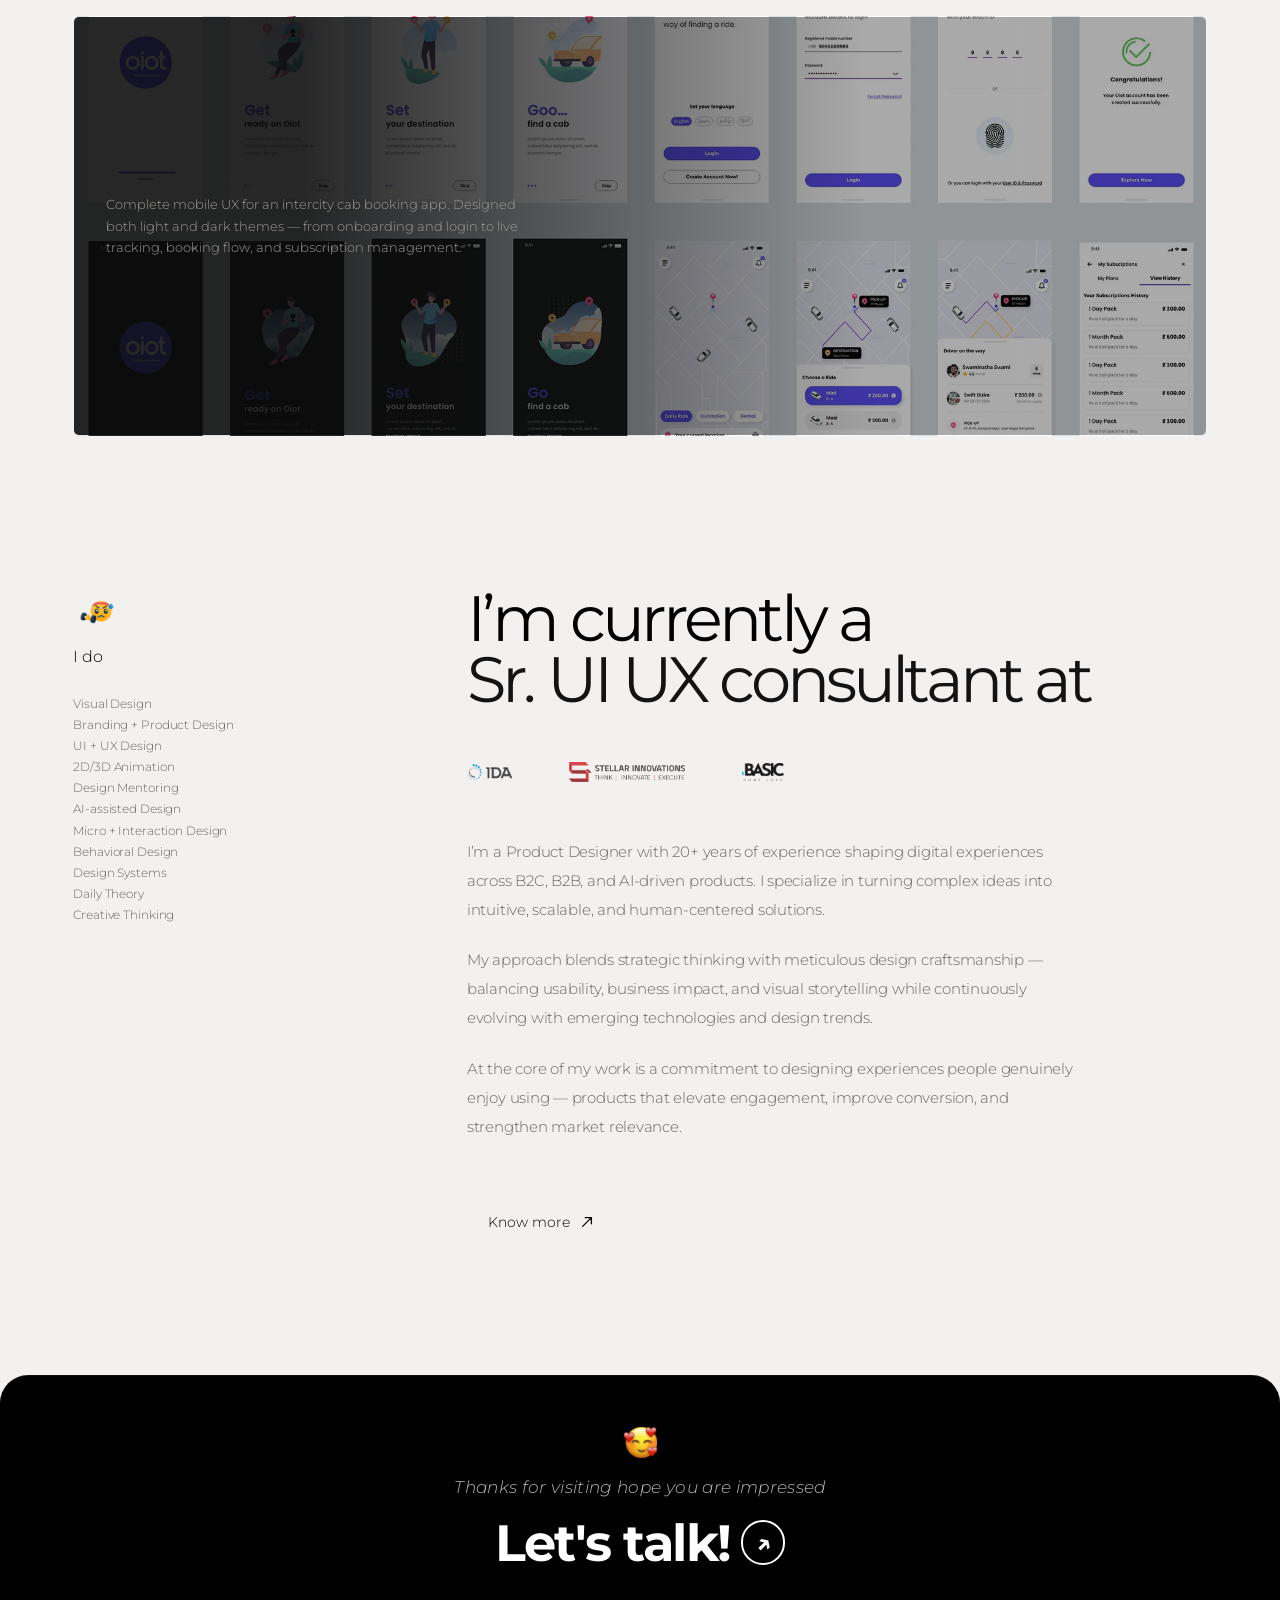
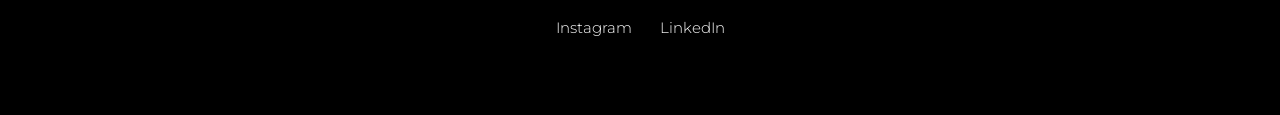
==== commit b6e46f51: "emoji rearranging" ====
--- a/index.html
+++ b/index.html
@@ -114,7 +114,10 @@
 
             <!-- LEFT META COLUMN -->
             <div class="hero-left">
-              <svg width="60" height="92" viewBox="0 0 63 95" fill="none" xmlns="http://www.w3.org/2000/svg" xmlns:xlink="http://www.w3.org/1999/xlink">
+
+
+              <p class="hero-kicker">
+                              <svg class="kicker-icon" width="60" height="92" viewBox="0 0 63 95" fill="none" xmlns="http://www.w3.org/2000/svg" xmlns:xlink="http://www.w3.org/1999/xlink">
 <rect width="60" height="92" fill="url(#pattern0_44_204)"/>
 <defs>
 <pattern id="pattern0_44_204" patternContentUnits="objectBoundingBox" width="1" height="1">
@@ -123,8 +126,8 @@
 <image id="image0_44_204" width="1000" height="1500" preserveAspectRatio="none" xlink:href="[data-uri]